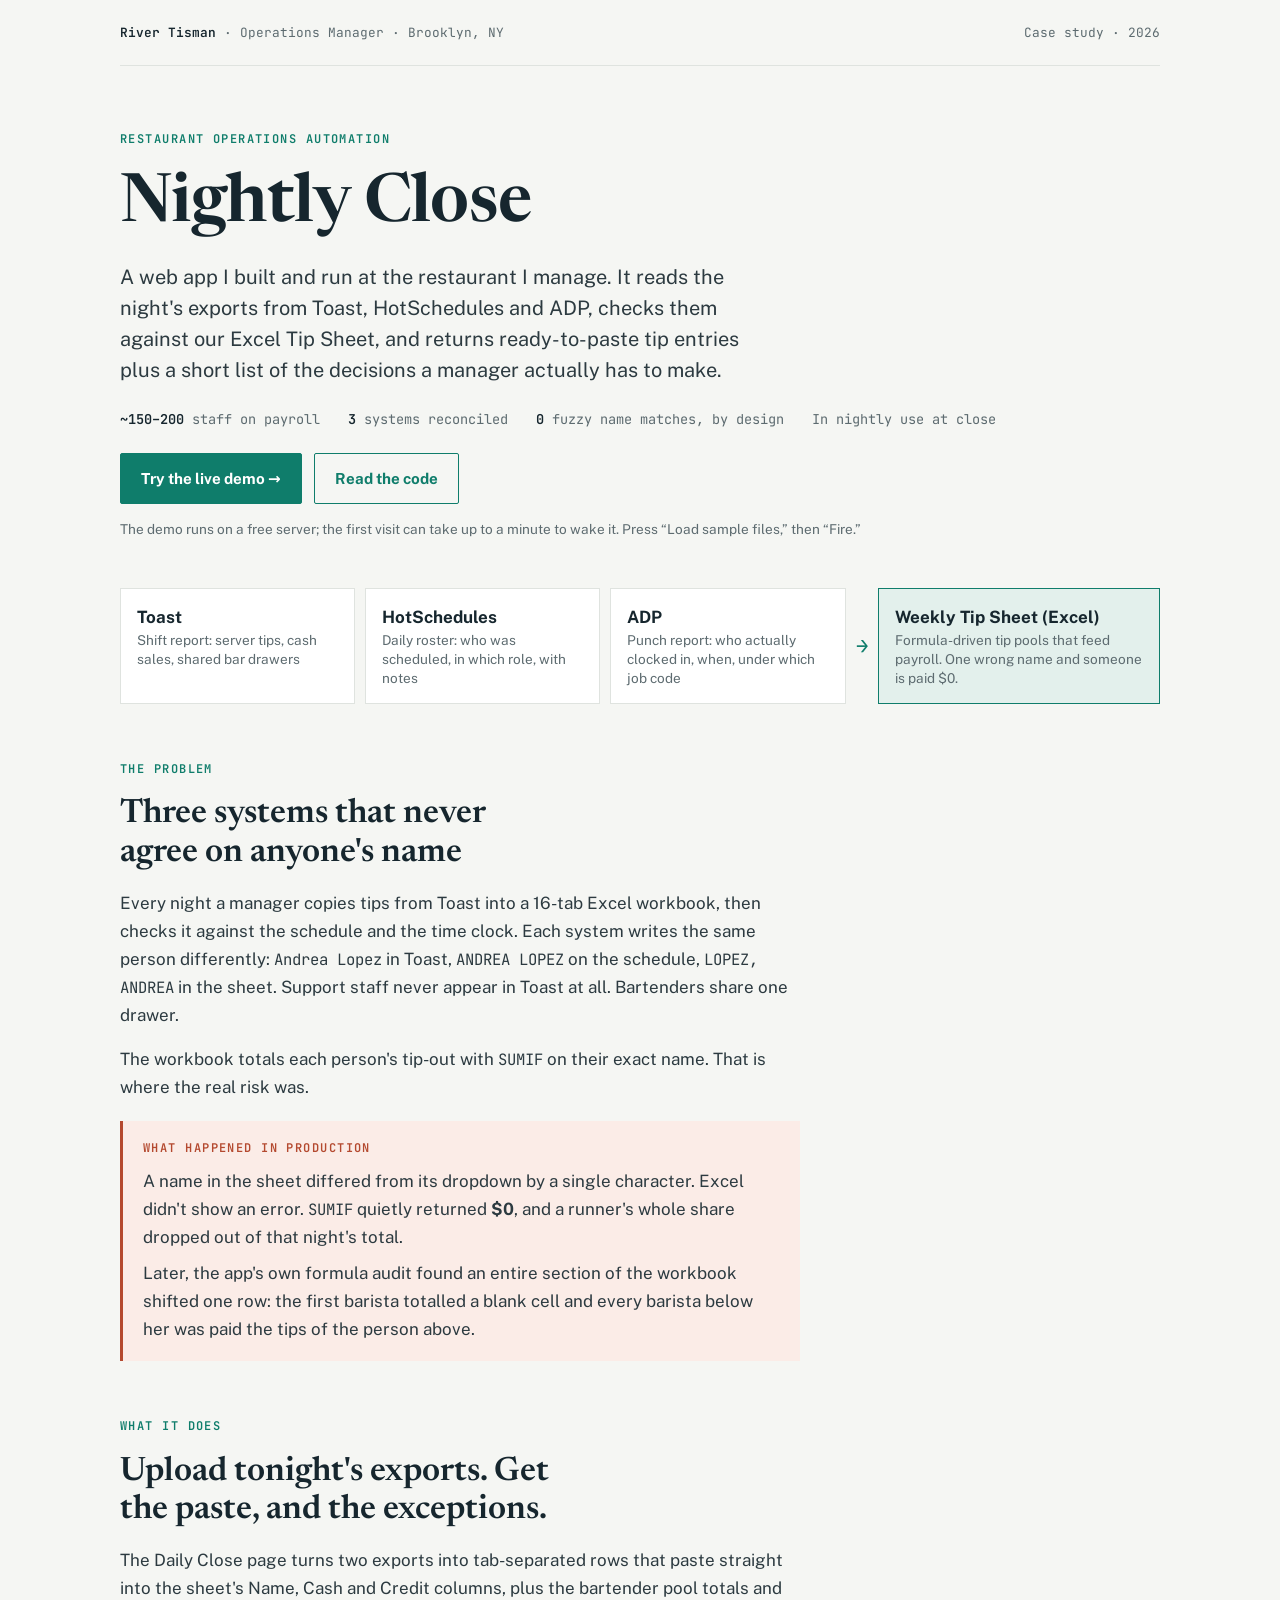
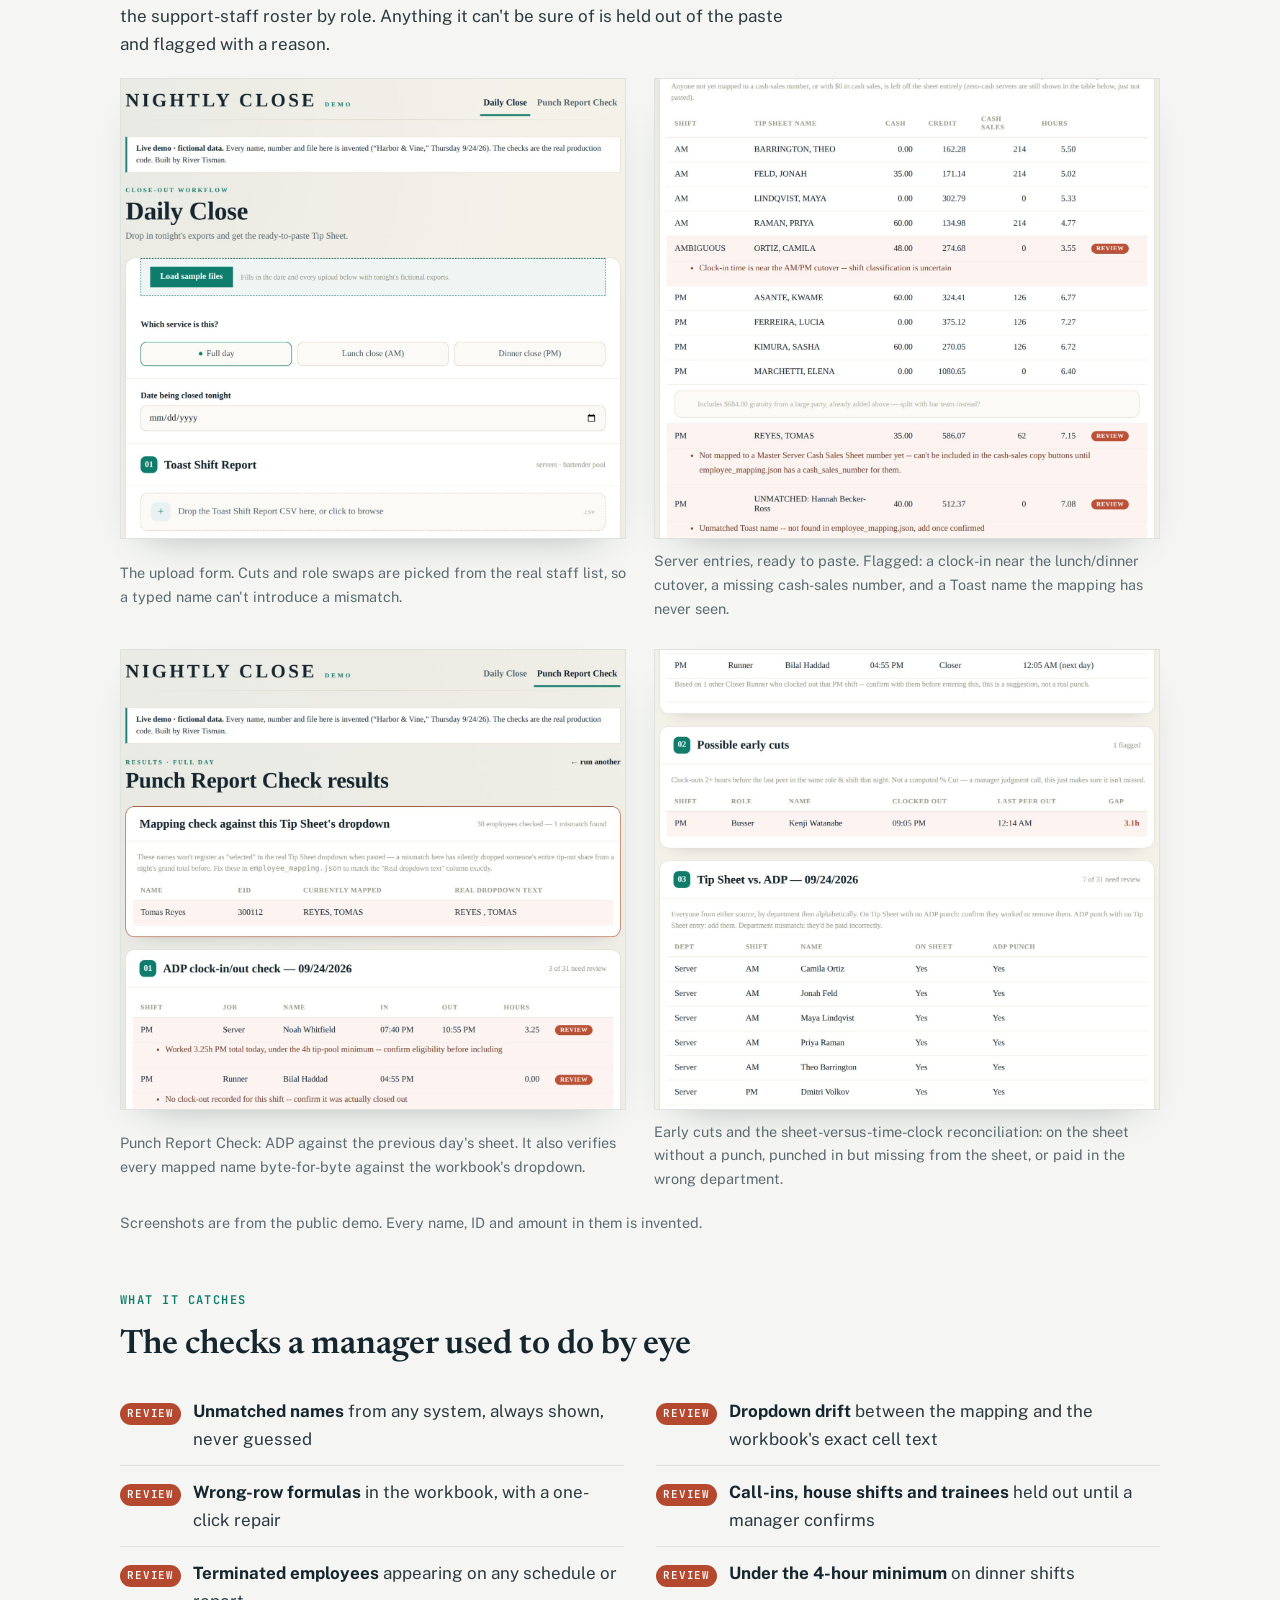
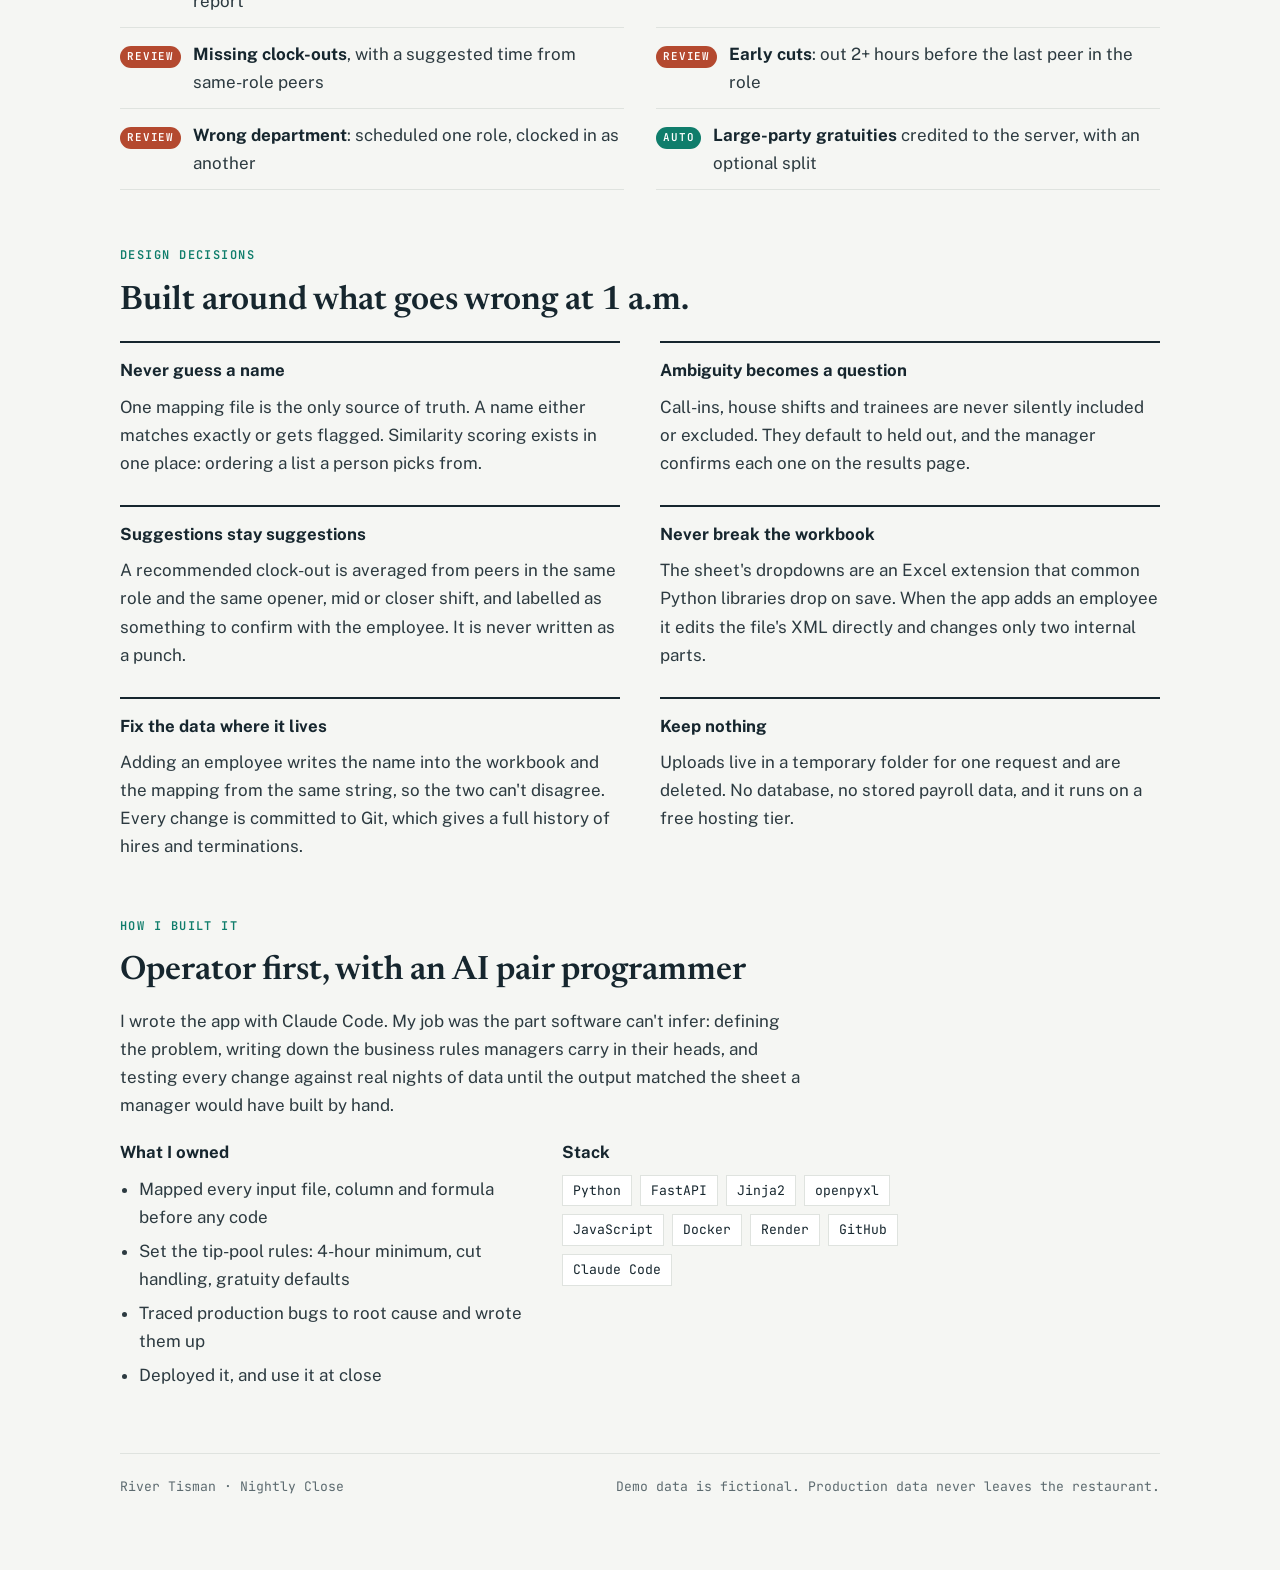
==== nightly-close/index.html @ f4ee2cba "Add Nightly Close case study page Co-Authored-By: Claude Opus 5.5 <noreply@anthropic.com> Claude-Ses" ====
<!doctype html>
<html lang="en">
<head>
<meta charset="utf-8">
<meta name="viewport" content="width=device-width, initial-scale=1, viewport-fit=cover">
<title>Nightly Close · River Tisman</title>
<meta name="description" content="Case study: a web app River Tisman built to reconcile Toast, HotSchedules and ADP against a restaurant's Excel tip sheet. Live demo and code.">
<meta name="author" content="River Tisman">
<meta property="og:title" content="Nightly Close · River Tisman">
<meta property="og:description" content="Restaurant close-out automation: Toast + HotSchedules + ADP reconciled against the Excel tip sheet. Live demo and code.">
<meta property="og:type" content="website">
<meta property="og:url" content="https://rivertisman.github.io/nightly-close/">
<meta property="og:image" content="https://rivertisman.github.io/nightly-close/img/og.jpg">
<meta name="twitter:card" content="summary_large_image">
<link rel="icon" href="data:image/svg+xml,%3Csvg xmlns='http://www.w3.org/2000/svg' viewBox='0 0 32 32'%3E%3Crect width='32' height='32' rx='6' fill='%230f7d6b'/%3E%3Ctext x='16' y='22' font-family='Georgia,serif' font-size='17' font-weight='700' text-anchor='middle' fill='white'%3ENC%3C/text%3E%3C/svg%3E">
<link rel="preconnect" href="https://fonts.googleapis.com">
<link rel="stylesheet" href="https://fonts.googleapis.com/css2?family=Newsreader:opsz,wght@6..72,500;6..72,600&family=Public+Sans:wght@400;500;600;700&family=JetBrains+Mono:wght@400;600&display=swap">
<style>
/* Layout: a single reading column like a close-out ticket, with screenshots allowed to run wider than the text. */
:root {
  --paper: #f5f6f3;
  --surface: #ffffff;
  --ink: #16262e;
  --body: #2c3a40;
  --muted: #5d6b70;
  --rule: #dfe3df;
  --accent: #0f7d6b;
  --accent-soft: #e3f0ec;
  --flag: #b4492f;
  --flag-soft: #fbece7;
  --font-display: "Newsreader", Georgia, "Times New Roman", serif;
  --font-body: "Public Sans", system-ui, -apple-system, "Segoe UI", sans-serif;
  --font-mono: "JetBrains Mono", ui-monospace, "SF Mono", Menlo, Consolas, monospace;
}
@media (prefers-color-scheme: dark) {
  :root:not([data-theme="light"]) {
    --paper: #10181b; --surface: #172227; --ink: #eef3f1; --body: #c9d4d2; --muted: #8fa09f;
    --rule: #263439; --accent: #4cc3a8; --accent-soft: #15332d; --flag: #ec8a6f; --flag-soft: #3a2119;
    color-scheme: dark;
  }
}
:root[data-theme="dark"] {
  --paper: #10181b; --surface: #172227; --ink: #eef3f1; --body: #c9d4d2; --muted: #8fa09f;
  --rule: #263439; --accent: #4cc3a8; --accent-soft: #15332d; --flag: #ec8a6f; --flag-soft: #3a2119;
  color-scheme: dark;
}

* { box-sizing: border-box; }
[hidden] { display: none !important; }
body {
  margin: 0;
  background: var(--paper);
  color: var(--body);
  font-family: var(--font-body);
  font-size: 1.0625rem;
  line-height: 1.65;
  padding-inline: 20px;
  padding-block: 0 72px;
}
.wrap { max-width: 1040px; margin: 0 auto; }
.col { max-width: 680px; }

h1, h2, h3 { color: var(--ink); text-wrap: balance; margin: 0; }
h1 { font-family: var(--font-display); font-weight: 600; font-size: clamp(2.6rem, 6vw, 4.2rem); line-height: 1.02; letter-spacing: -0.01em; }
h2 { font-family: var(--font-display); font-weight: 600; font-size: clamp(1.6rem, 3vw, 2.1rem); line-height: 1.15; }
h3 { font-size: 1.05rem; font-weight: 700; }
p { margin: 0; }
a { color: var(--accent); }
a:focus-visible, button:focus-visible { outline: 2px solid var(--accent); outline-offset: 3px; }

.label {
  font-family: var(--font-mono);
  font-size: 0.75rem;
  letter-spacing: 0.12em;
  text-transform: uppercase;
  color: var(--accent);
  font-weight: 600;
}

/* Masthead */
.masthead {
  display: flex; justify-content: space-between; align-items: baseline; gap: 16px; flex-wrap: wrap;
  padding-block: 22px; border-bottom: 1px solid var(--rule);
  font-family: var(--font-mono); font-size: 0.8rem; color: var(--muted);
}
.masthead strong { color: var(--ink); font-weight: 600; }

.hero { display: grid; gap: 22px; padding-block: 64px 40px; }
.hero .lede { font-size: 1.25rem; line-height: 1.55; color: var(--body); max-width: 640px; }
.facts { display: flex; flex-wrap: wrap; gap: 10px 28px; font-family: var(--font-mono); font-size: 0.85rem; color: var(--muted); }
.facts span b { color: var(--ink); font-weight: 600; }
.actions { display: flex; flex-wrap: wrap; gap: 12px; }
.btn {
  display: inline-flex; align-items: center; gap: 8px;
  padding: 12px 20px; font-weight: 700; font-size: 0.95rem; text-decoration: none;
  border: 1.5px solid var(--accent); border-radius: 2px;
}
.btn.primary { background: var(--accent); color: var(--surface); }
.btn.secondary { color: var(--accent); }

/* Pipeline strip: the three exports into one sheet */
.pipeline {
  display: grid; grid-template-columns: repeat(3, minmax(0, 1fr)) auto minmax(0, 1.2fr);
  align-items: stretch; gap: 10px; margin-block: 8px 0;
}
.src, .dest {
  background: var(--surface); border: 1px solid var(--rule); padding: 14px 16px; min-width: 0;
}
.src .sys { font-weight: 700; color: var(--ink); }
.src .what, .dest .what { font-size: 0.85rem; color: var(--muted); line-height: 1.4; }
.dest { border-color: var(--accent); background: var(--accent-soft); }
.dest .sys { font-weight: 700; color: var(--ink); }
.arrow { display: grid; place-items: center; font-family: var(--font-mono); color: var(--accent); font-size: 1.3rem; }
@media (max-width: 760px) {
  .pipeline { grid-template-columns: 1fr; }
  .arrow { transform: rotate(90deg); padding-block: 2px; }
}

section { padding-block: 56px 0; display: grid; gap: 20px; }
section > .col { display: grid; gap: 16px; }

/* The incident callout */
.incident {
  background: var(--flag-soft); border-left: 3px solid var(--flag);
  padding: 18px 20px; display: grid; gap: 8px; max-width: 680px;
}
.incident .label { color: var(--flag); }
.mono { font-family: var(--font-mono); font-size: 0.92em; }
.cell { font-family: var(--font-mono); background: var(--surface); border: 1px solid var(--rule); padding: 1px 6px; white-space: pre; }

/* Screenshots */
figure { margin: 0; display: grid; gap: 10px; }
figure img {
  width: 100%; height: auto; display: block;
  border: 1px solid var(--rule); background: var(--surface);
  box-shadow: 0 18px 40px -28px rgba(22, 38, 46, 0.45);
}
figcaption { font-size: 0.9rem; color: var(--muted); max-width: 680px; }
.shots { display: grid; grid-template-columns: repeat(2, minmax(0, 1fr)); gap: 28px; }
@media (max-width: 760px) { .shots { grid-template-columns: 1fr; } }

/* Checks list, styled like flagged rows */
.checks { list-style: none; padding: 0; margin: 0; display: grid; grid-template-columns: repeat(2, minmax(0, 1fr)); gap: 0 32px; }
.checks li {
  display: grid; grid-template-columns: auto 1fr; gap: 12px; align-items: baseline;
  padding-block: 12px; border-bottom: 1px solid var(--rule); min-width: 0;
}
.pill {
  font-family: var(--font-mono); font-size: 0.68rem; font-weight: 600; letter-spacing: 0.08em;
  padding: 2px 7px; border-radius: 999px; background: var(--flag); color: var(--surface); white-space: nowrap;
}
.pill.ok { background: var(--accent); }
.checks b { color: var(--ink); }
@media (max-width: 760px) { .checks { grid-template-columns: 1fr; } }

/* Decisions */
.decisions { display: grid; grid-template-columns: repeat(2, minmax(0, 1fr)); gap: 28px 40px; }
.decision { display: grid; gap: 8px; align-content: start; border-top: 2px solid var(--ink); padding-top: 14px; min-width: 0; }
@media (max-width: 760px) { .decisions { grid-template-columns: 1fr; } }

.stack { display: flex; flex-wrap: wrap; gap: 8px; }
.stack span { font-family: var(--font-mono); font-size: 0.82rem; padding: 4px 10px; border: 1px solid var(--rule); background: var(--surface); color: var(--ink); }

.role { display: grid; grid-template-columns: repeat(2, minmax(0, 1fr)); gap: 24px; max-width: 860px; }
.role > div { display: grid; gap: 8px; align-content: start; min-width: 0; }
.role ul { margin: 0; padding-left: 1.1em; display: grid; gap: 6px; }
@media (max-width: 760px) { .role { grid-template-columns: 1fr; } }

footer { margin-top: 64px; padding-top: 22px; border-top: 1px solid var(--rule); display: flex; flex-wrap: wrap; justify-content: space-between; gap: 12px; font-family: var(--font-mono); font-size: 0.82rem; color: var(--muted); }
</style>
</head>
<body>
<div class="wrap">
  <div class="masthead">
    <span><strong>River Tisman</strong> · Operations Manager · Brooklyn, NY</span>
    <span>Case study · 2026</span>
  </div>

  <header class="hero">
    <span class="label">Restaurant operations automation</span>
    <h1>Nightly Close</h1>
    <p class="lede">A web app I built and run at the restaurant I manage. It reads the night's exports from Toast, HotSchedules and ADP, checks them against our Excel Tip Sheet, and returns ready-to-paste tip entries plus a short list of the decisions a manager actually has to make.</p>
    <div class="facts">
      <span><b>~150–200</b> staff on payroll</span>
      <span><b>3</b> systems reconciled</span>
      <span><b>0</b> fuzzy name matches, by design</span>
      <span>In nightly use at close</span>
    </div>
    <div class="actions" id="actions">
      <a class="btn primary" id="demo-link" href="https://nightly-close-demo.onrender.com" target="_blank" rel="noopener">Try the live demo →</a>
      <a class="btn secondary" id="code-link" href="https://github.com/RiverTisman/nightly-close-demo" target="_blank" rel="noopener">Read the code</a>
    </div>
    <p style="font-size:0.85rem;color:var(--muted);margin-top:-8px">The demo runs on a free server; the first visit can take up to a minute to wake it. Press “Load sample files,” then “Fire.”</p>
  </header>

  <div class="pipeline" aria-label="Data flow">
    <div class="src"><div class="sys">Toast</div><div class="what">Shift report: server tips, cash sales, shared bar drawers</div></div>
    <div class="src"><div class="sys">HotSchedules</div><div class="what">Daily roster: who was scheduled, in which role, with notes</div></div>
    <div class="src"><div class="sys">ADP</div><div class="what">Punch report: who actually clocked in, when, under which job code</div></div>
    <div class="arrow" aria-hidden="true">→</div>
    <div class="dest"><div class="sys">Weekly Tip Sheet (Excel)</div><div class="what">Formula-driven tip pools that feed payroll. One wrong name and someone is paid $0.</div></div>
  </div>

  <section>
    <div class="col">
      <span class="label">The problem</span>
      <h2>Three systems that never agree on anyone's name</h2>
      <p>Every night a manager copies tips from Toast into a 16-tab Excel workbook, then checks it against the schedule and the time clock. Each system writes the same person differently: <span class="mono">Andrea Lopez</span> in Toast, <span class="mono">ANDREA LOPEZ</span> on the schedule, <span class="mono">LOPEZ, ANDREA</span> in the sheet. Support staff never appear in Toast at all. Bartenders share one drawer.</p>
      <p>The workbook totals each person's tip-out with <span class="mono">SUMIF</span> on their exact name. That is where the real risk was.</p>
    </div>
    <div class="incident">
      <span class="label">What happened in production</span>
      <p>A name in the sheet differed from its dropdown by a single character. Excel didn't show an error. <span class="mono">SUMIF</span> quietly returned <b>$0</b>, and a runner's whole share dropped out of that night's total.</p>
      <p>Later, the app's own formula audit found an entire section of the workbook shifted one row: the first barista totalled a blank cell and every barista below her was paid the tips of the person above.</p>
    </div>
  </section>

  <section>
    <div class="col">
      <span class="label">What it does</span>
      <h2>Upload tonight's exports. Get the paste, and the exceptions.</h2>
      <p>The Daily Close page turns two exports into tab-separated rows that paste straight into the sheet's Name, Cash and Credit columns, plus the bartender pool totals and the support-staff roster by role. Anything it can't be sure of is held out of the paste and flagged with a reason.</p>
    </div>
    <div class="shots">
      <figure>
        <img src="img/form.jpg" loading="lazy" width="1400" height="1275" alt="Daily Close upload form with Toast and HotSchedules files loaded, a shift selector, date, and pickers for cut employees and role swaps.">
        <figcaption>The upload form. Cuts and role swaps are picked from the real staff list, so a typed name can't introduce a mismatch.</figcaption>
      </figure>
      <figure>
        <img src="img/servers.jpg" loading="lazy" width="1400" height="1275" alt="Server tip entries table with shift, tip sheet name, cash, credit, cash sales and hours, with review flags on four rows.">
        <figcaption>Server entries, ready to paste. Flagged: a clock-in near the lunch/dinner cutover, a missing cash-sales number, and a Toast name the mapping has never seen.</figcaption>
      </figure>
      <figure>
        <img src="img/punch.jpg" loading="lazy" width="1400" height="1275" alt="Punch Report Check results showing a dropdown mismatch and ADP clock-in issues.">
        <figcaption>Punch Report Check: ADP against the previous day's sheet. It also verifies every mapped name byte-for-byte against the workbook's dropdown.</figcaption>
      </figure>
      <figure>
        <img src="img/recon.jpg" loading="lazy" width="1400" height="1275" alt="Possible early cuts table and the Tip Sheet versus ADP reconciliation.">
        <figcaption>Early cuts and the sheet-versus-time-clock reconciliation: on the sheet without a punch, punched in but missing from the sheet, or paid in the wrong department.</figcaption>
      </figure>
    </div>
    <p class="col" style="font-size:0.9rem;color:var(--muted)">Screenshots are from the public demo. Every name, ID and amount in them is invented.</p>
  </section>

  <section>
    <div class="col">
      <span class="label">What it catches</span>
      <h2>The checks a manager used to do by eye</h2>
    </div>
    <ul class="checks">
      <li><span class="pill">REVIEW</span><span><b>Unmatched names</b> from any system, always shown, never guessed</span></li>
      <li><span class="pill">REVIEW</span><span><b>Dropdown drift</b> between the mapping and the workbook's exact cell text</span></li>
      <li><span class="pill">REVIEW</span><span><b>Wrong-row formulas</b> in the workbook, with a one-click repair</span></li>
      <li><span class="pill">REVIEW</span><span><b>Call-ins, house shifts and trainees</b> held out until a manager confirms</span></li>
      <li><span class="pill">REVIEW</span><span><b>Terminated employees</b> appearing on any schedule or report</span></li>
      <li><span class="pill">REVIEW</span><span><b>Under the 4-hour minimum</b> on dinner shifts</span></li>
      <li><span class="pill">REVIEW</span><span><b>Missing clock-outs</b>, with a suggested time from same-role peers</span></li>
      <li><span class="pill">REVIEW</span><span><b>Early cuts</b>: out 2+ hours before the last peer in the role</span></li>
      <li><span class="pill">REVIEW</span><span><b>Wrong department</b>: scheduled one role, clocked in as another</span></li>
      <li><span class="pill ok">AUTO</span><span><b>Large-party gratuities</b> credited to the server, with an optional split</span></li>
    </ul>
  </section>

  <section>
    <div class="col">
      <span class="label">Design decisions</span>
      <h2>Built around what goes wrong at 1 a.m.</h2>
    </div>
    <div class="decisions">
      <div class="decision">
        <h3>Never guess a name</h3>
        <p>One mapping file is the only source of truth. A name either matches exactly or gets flagged. Similarity scoring exists in one place: ordering a list a person picks from.</p>
      </div>
      <div class="decision">
        <h3>Ambiguity becomes a question</h3>
        <p>Call-ins, house shifts and trainees are never silently included or excluded. They default to held out, and the manager confirms each one on the results page.</p>
      </div>
      <div class="decision">
        <h3>Suggestions stay suggestions</h3>
        <p>A recommended clock-out is averaged from peers in the same role and the same opener, mid or closer shift, and labelled as something to confirm with the employee. It is never written as a punch.</p>
      </div>
      <div class="decision">
        <h3>Never break the workbook</h3>
        <p>The sheet's dropdowns are an Excel extension that common Python libraries drop on save. When the app adds an employee it edits the file's XML directly and changes only two internal parts.</p>
      </div>
      <div class="decision">
        <h3>Fix the data where it lives</h3>
        <p>Adding an employee writes the name into the workbook and the mapping from the same string, so the two can't disagree. Every change is committed to Git, which gives a full history of hires and terminations.</p>
      </div>
      <div class="decision">
        <h3>Keep nothing</h3>
        <p>Uploads live in a temporary folder for one request and are deleted. No database, no stored payroll data, and it runs on a free hosting tier.</p>
      </div>
    </div>
  </section>

  <section>
    <div class="col">
      <span class="label">How I built it</span>
      <h2>Operator first, with an AI pair programmer</h2>
      <p>I wrote the app with Claude Code. My job was the part software can't infer: defining the problem, writing down the business rules managers carry in their heads, and testing every change against real nights of data until the output matched the sheet a manager would have built by hand.</p>
    </div>
    <div class="role">
      <div>
        <h3>What I owned</h3>
        <ul>
          <li>Mapped every input file, column and formula before any code</li>
          <li>Set the tip-pool rules: 4-hour minimum, cut handling, gratuity defaults</li>
          <li>Traced production bugs to root cause and wrote them up</li>
          <li>Deployed it, and use it at close</li>
        </ul>
      </div>
      <div>
        <h3>Stack</h3>
        <div class="stack"><span>Python</span><span>FastAPI</span><span>Jinja2</span><span>openpyxl</span><span>JavaScript</span><span>Docker</span><span>Render</span><span>GitHub</span><span>Claude Code</span></div>
      </div>
    </div>
  </section>

  <footer>
    <span>River Tisman · Nightly Close</span>
    <span>Demo data is fictional. Production data never leaves the restaurant.</span>
  </footer>
</div>
</body>
</html>
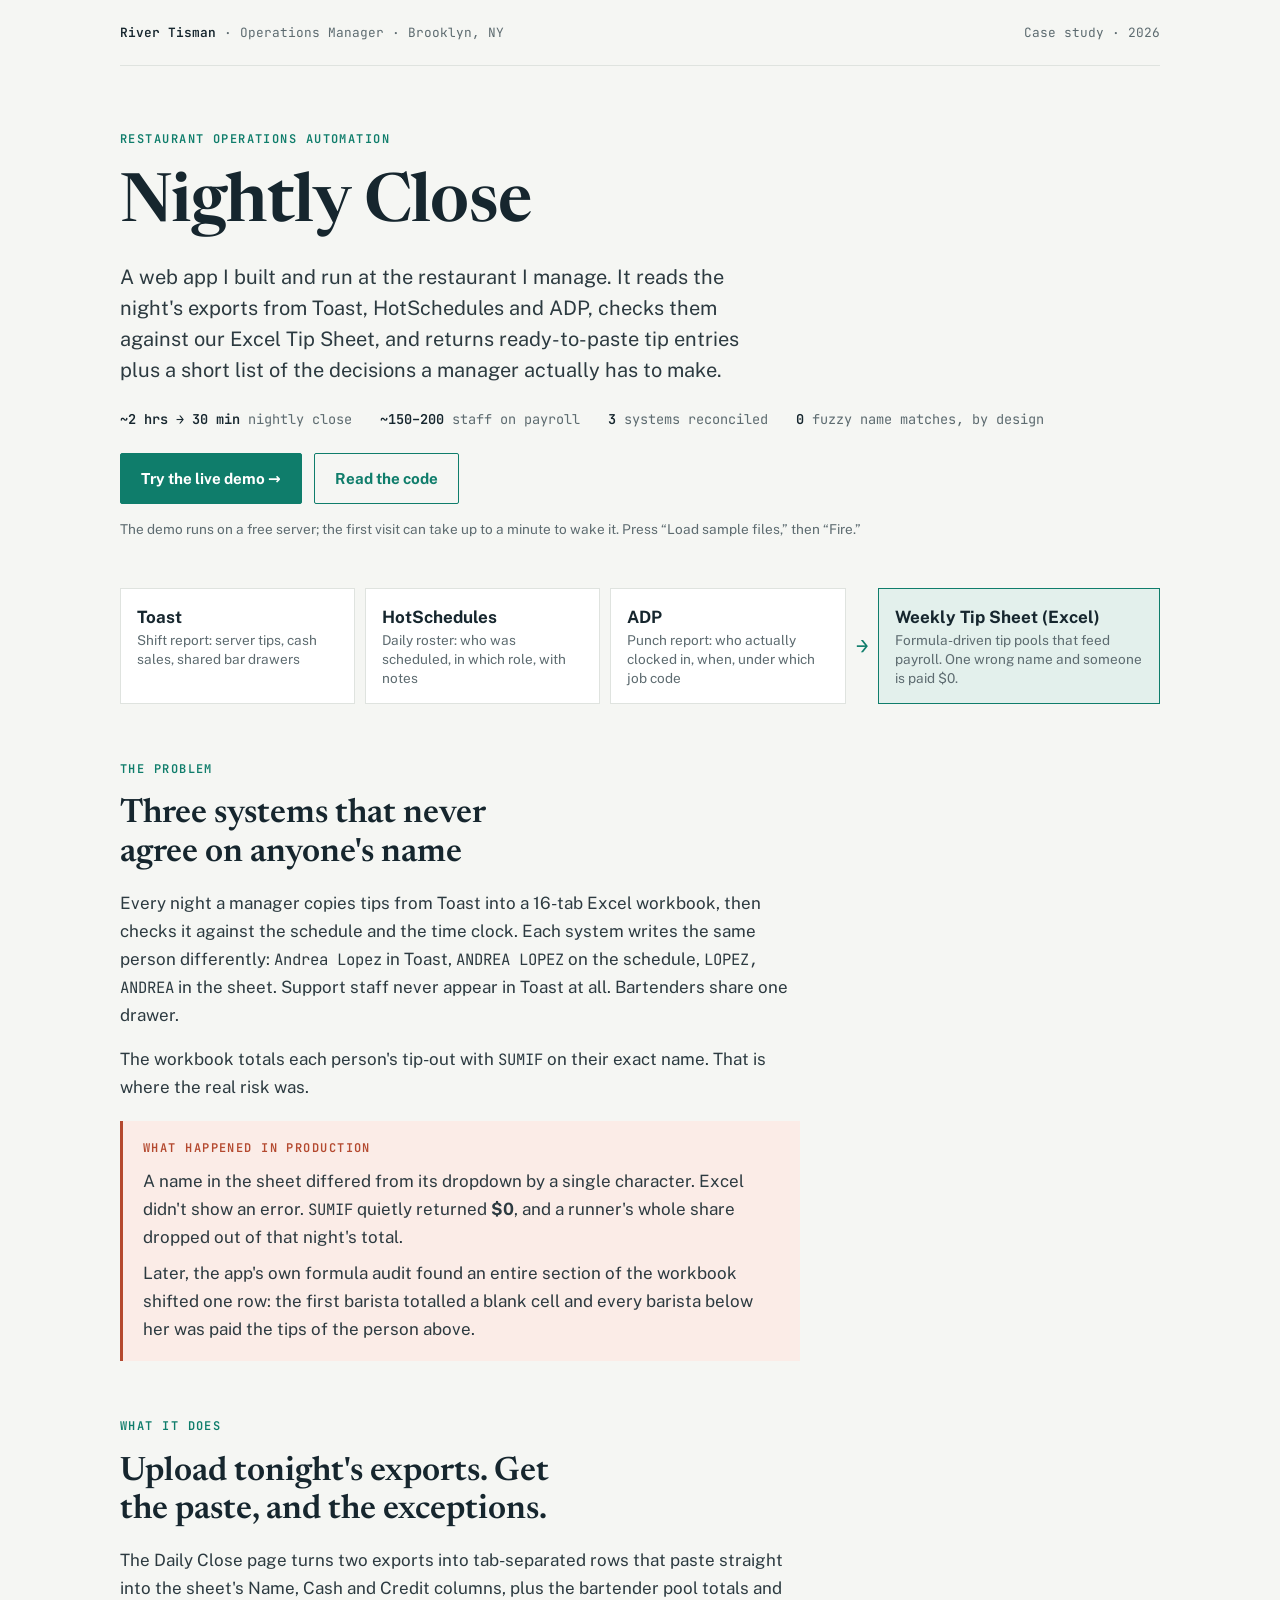
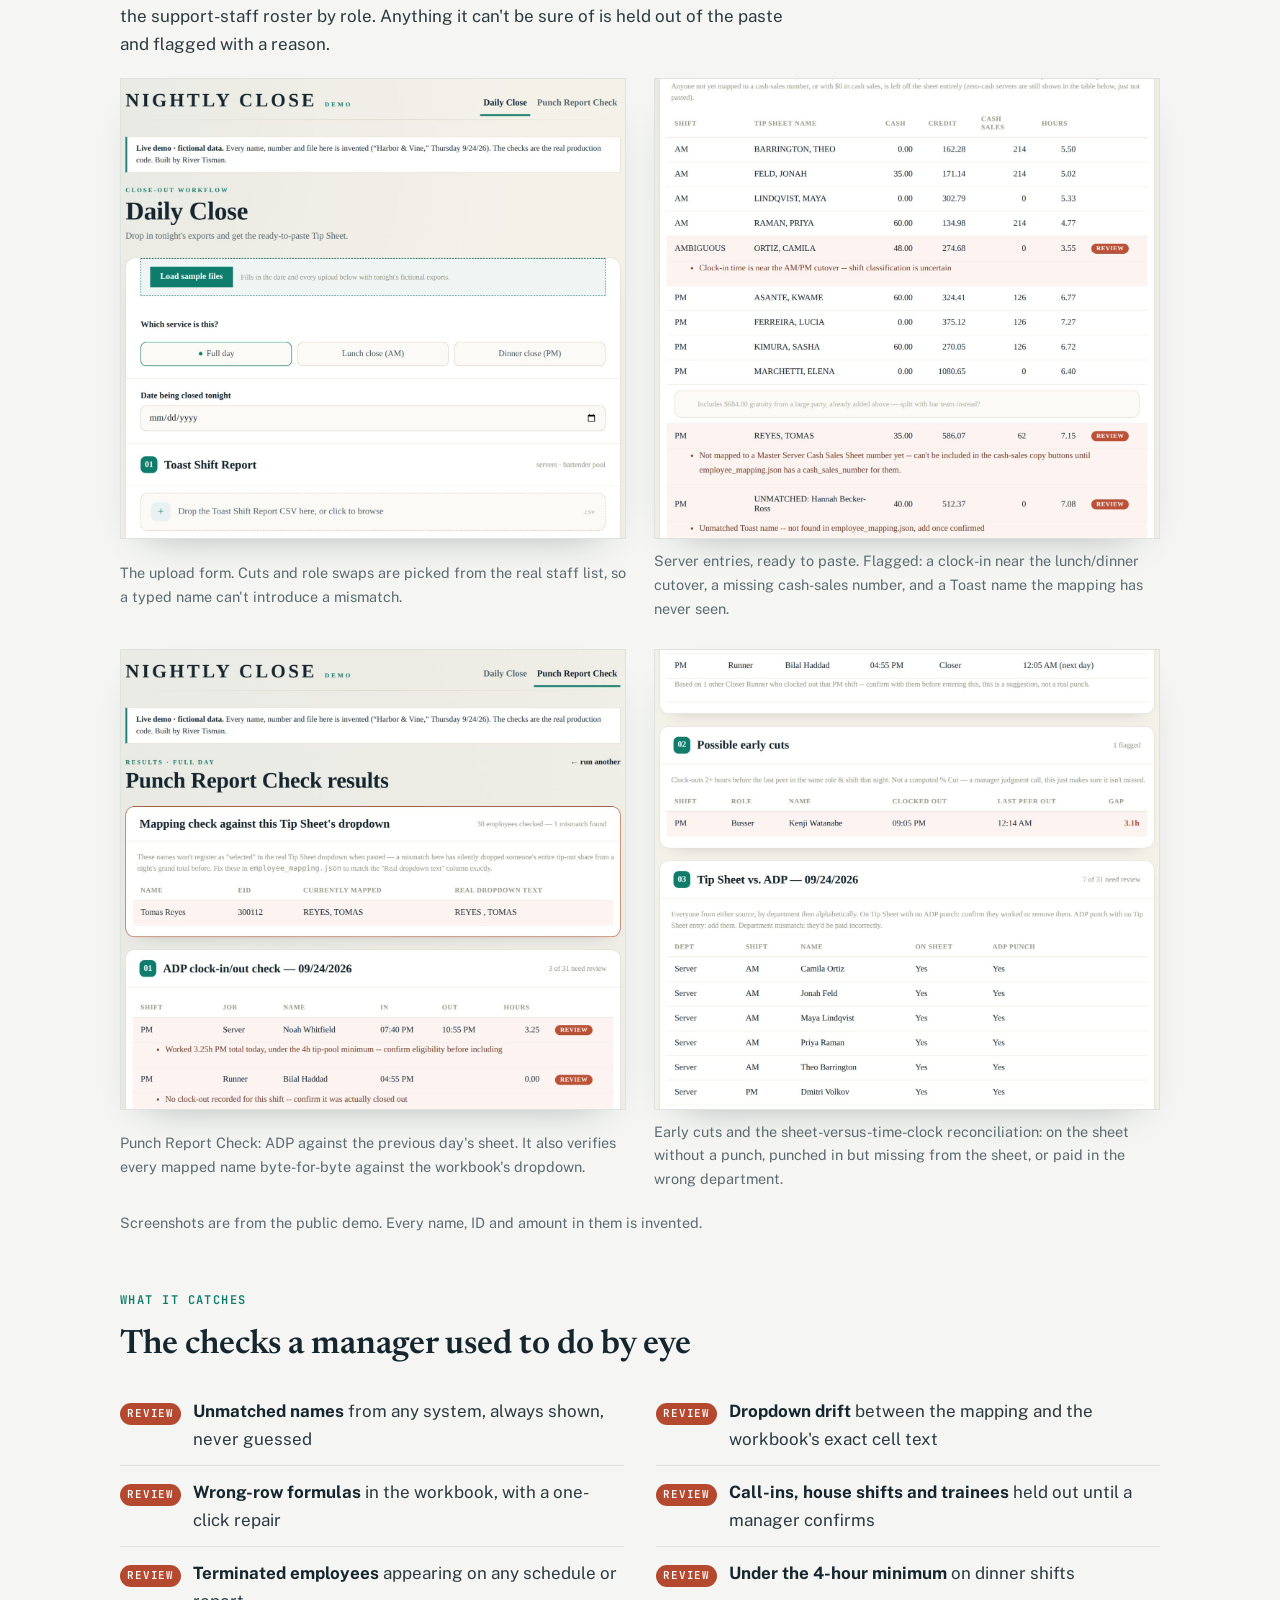
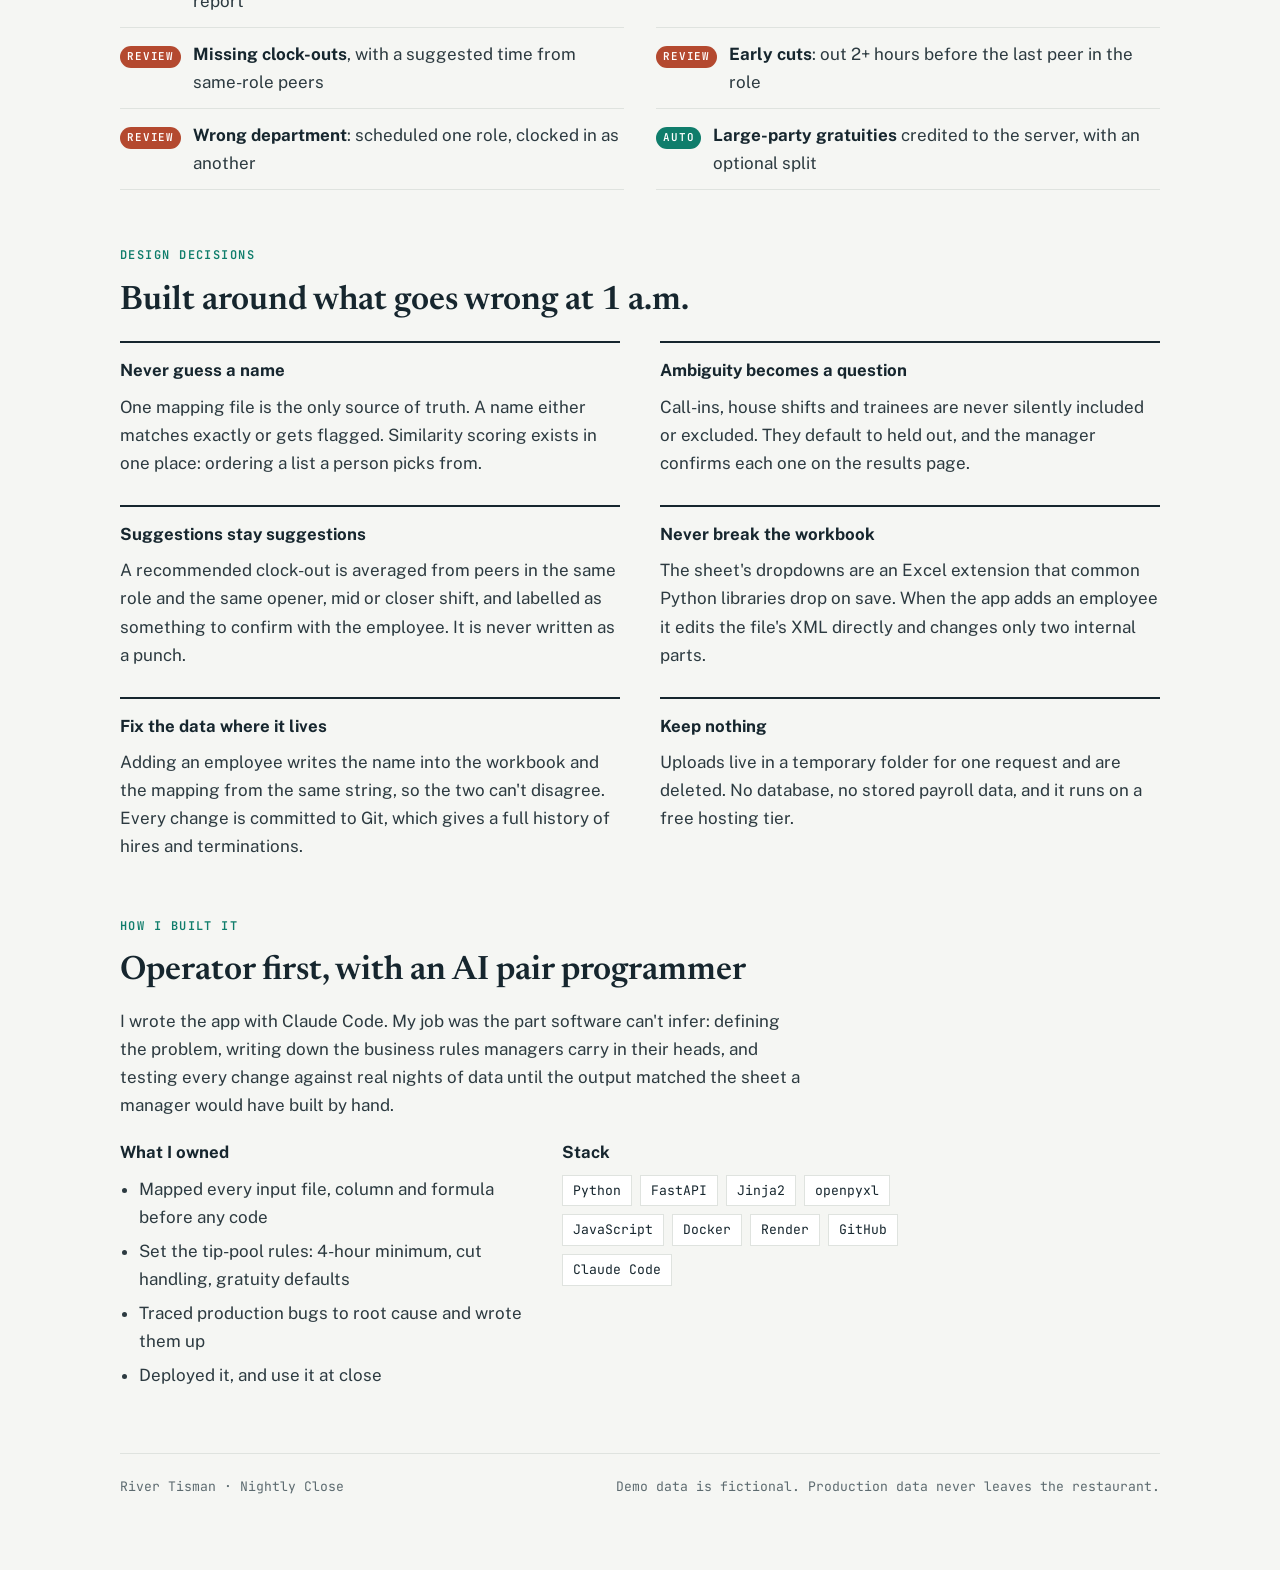
==== commit 95081ddb: "Case study: add time saved on the nightly close Co-Authored-By: Claude Opus 5.5 <noreply@anthropic.c" ====
--- a/nightly-close/index.html
+++ b/nightly-close/index.html
@@ -181,10 +181,10 @@
     <h1>Nightly Close</h1>
     <p class="lede">A web app I built and run at the restaurant I manage. It reads the night's exports from Toast, HotSchedules and ADP, checks them against our Excel Tip Sheet, and returns ready-to-paste tip entries plus a short list of the decisions a manager actually has to make.</p>
     <div class="facts">
+      <span><b>~2 hrs → 30 min</b> nightly close</span>
       <span><b>~150–200</b> staff on payroll</span>
       <span><b>3</b> systems reconciled</span>
       <span><b>0</b> fuzzy name matches, by design</span>
-      <span>In nightly use at close</span>
     </div>
     <div class="actions" id="actions">
       <a class="btn primary" id="demo-link" href="https://nightly-close-demo.onrender.com" target="_blank" rel="noopener">Try the live demo →</a>
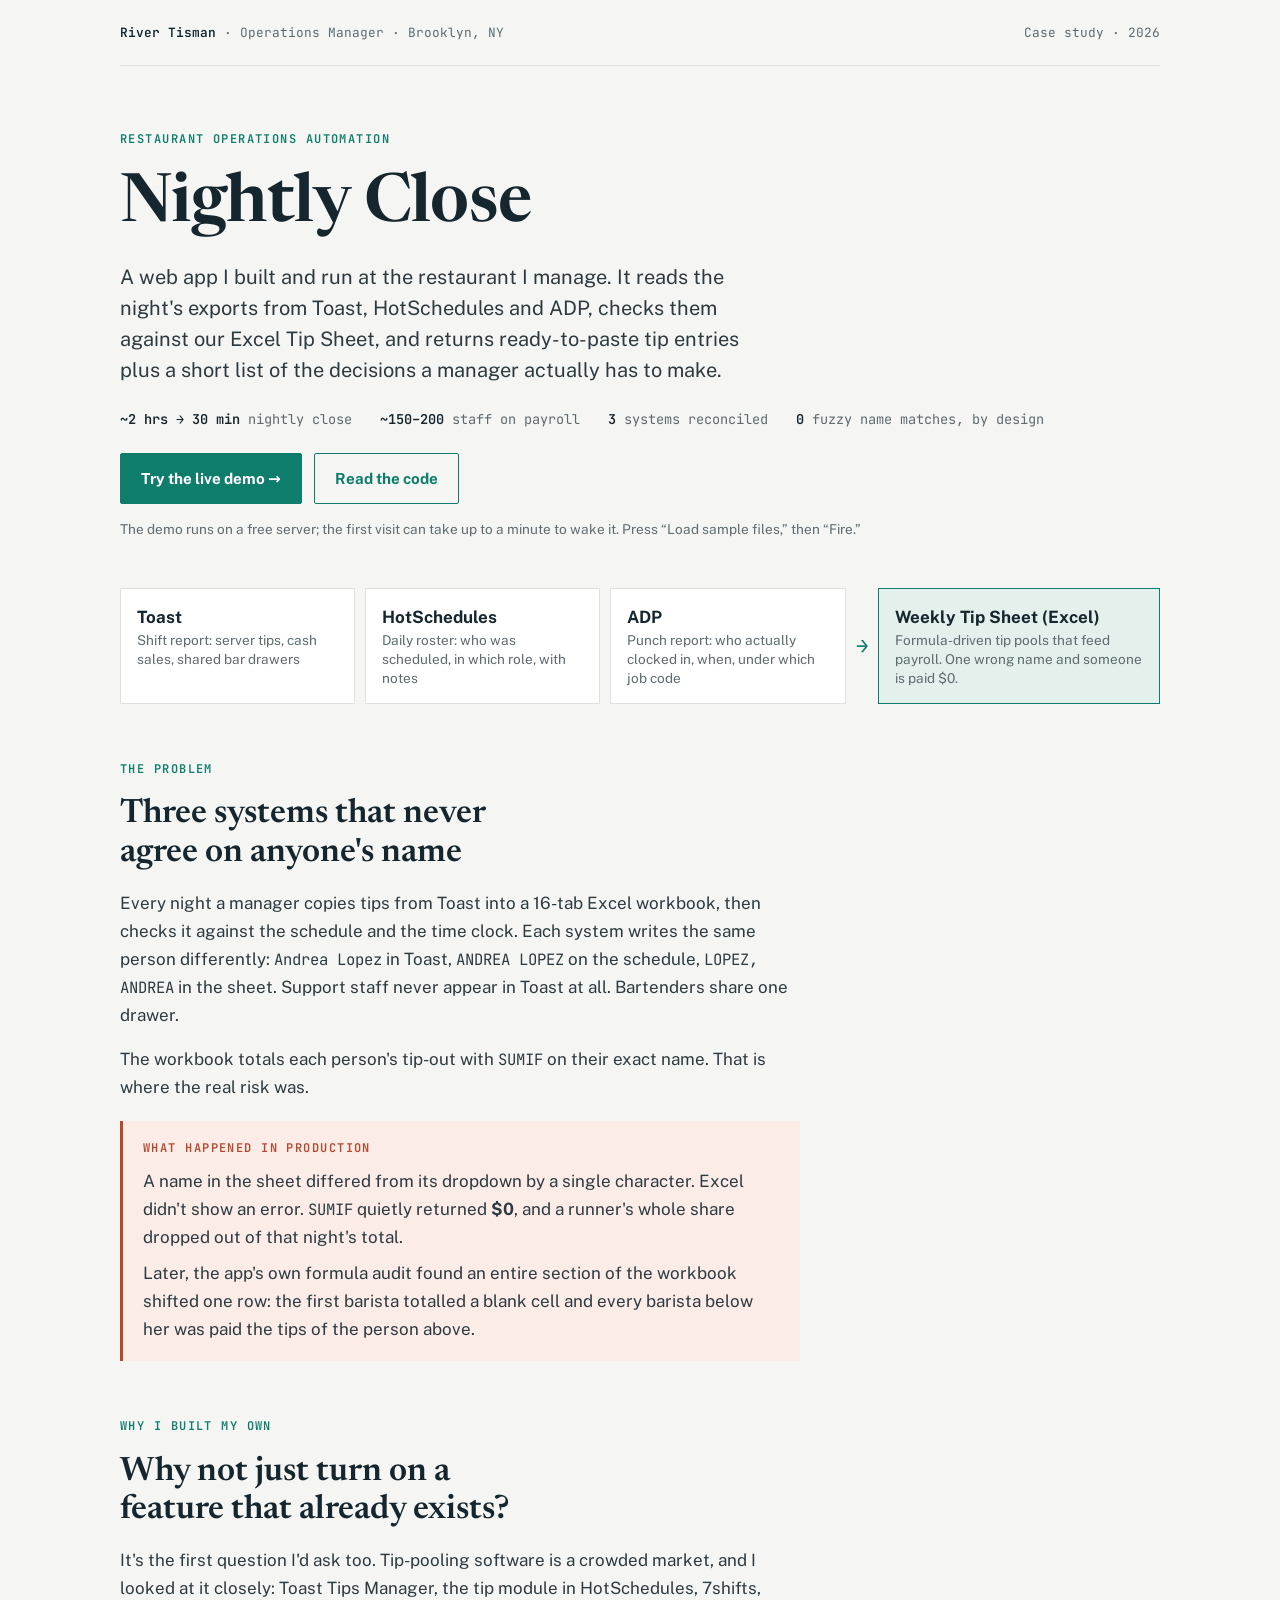
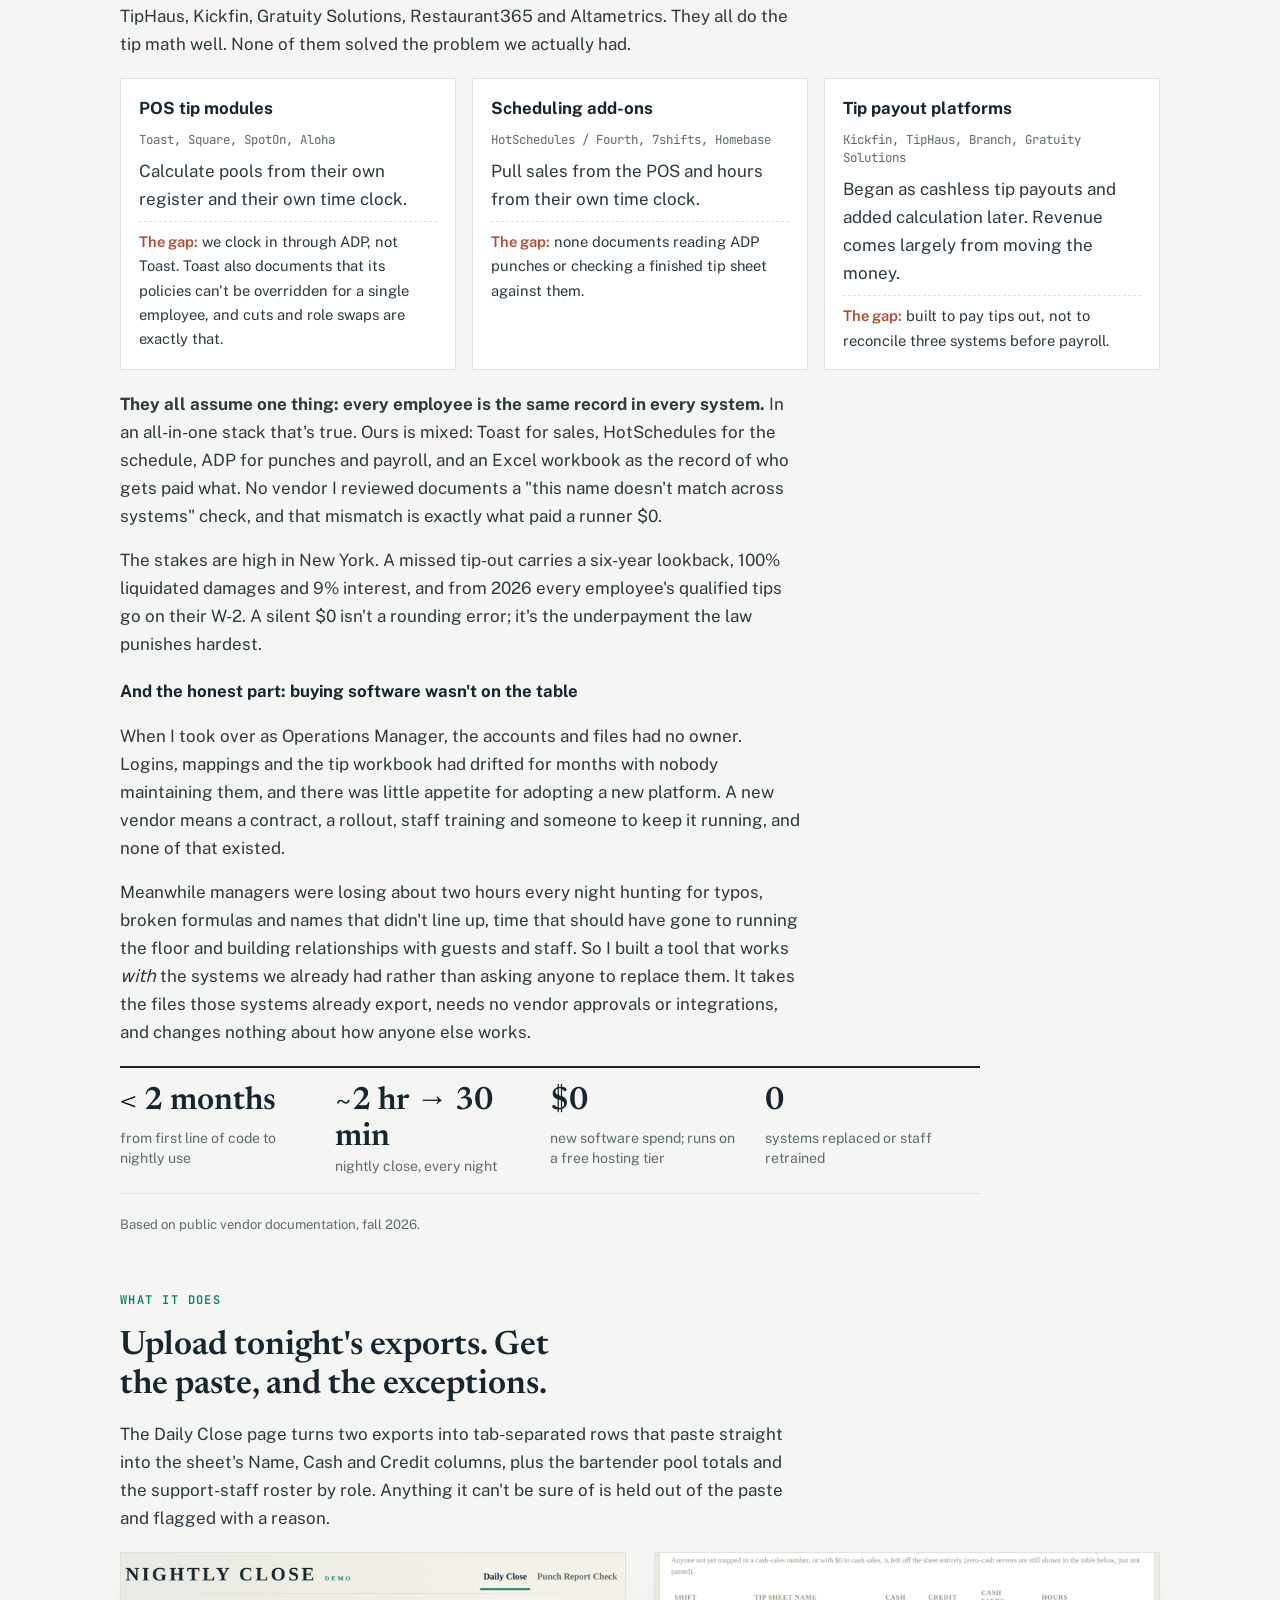
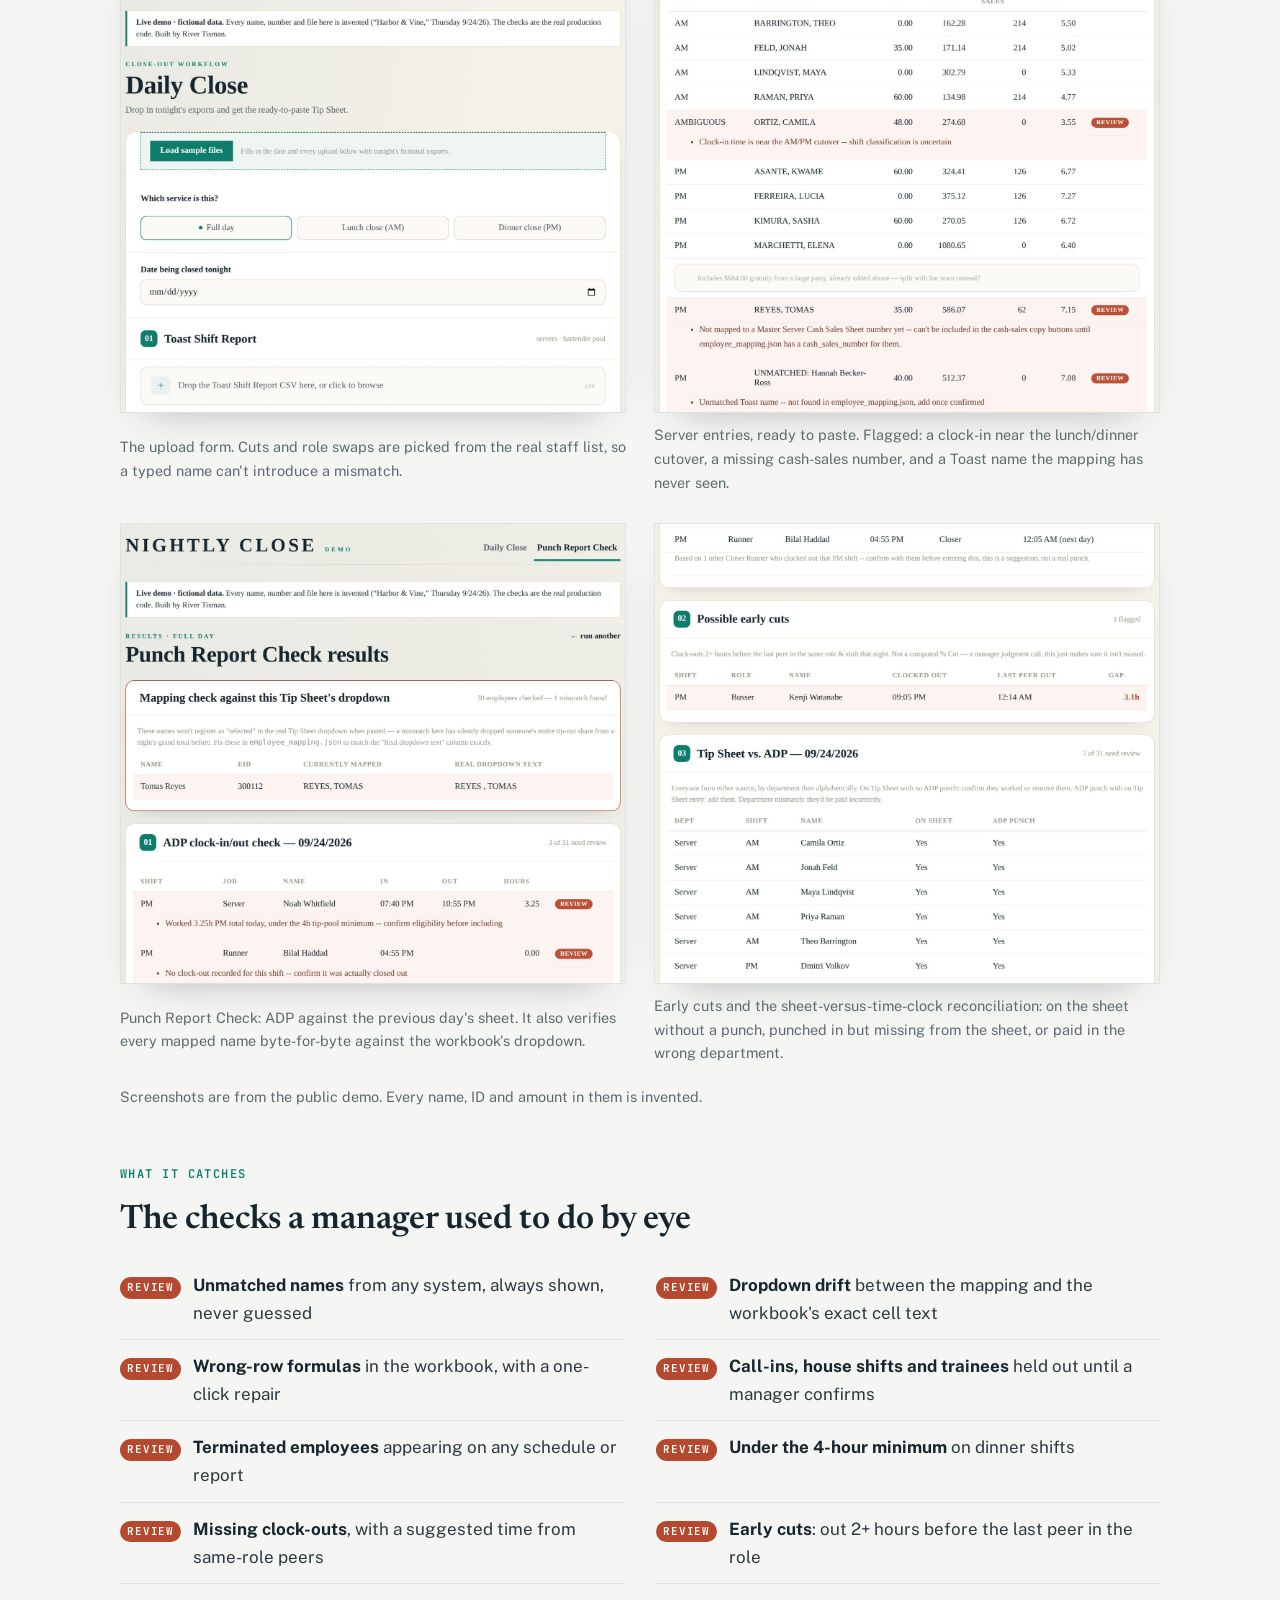
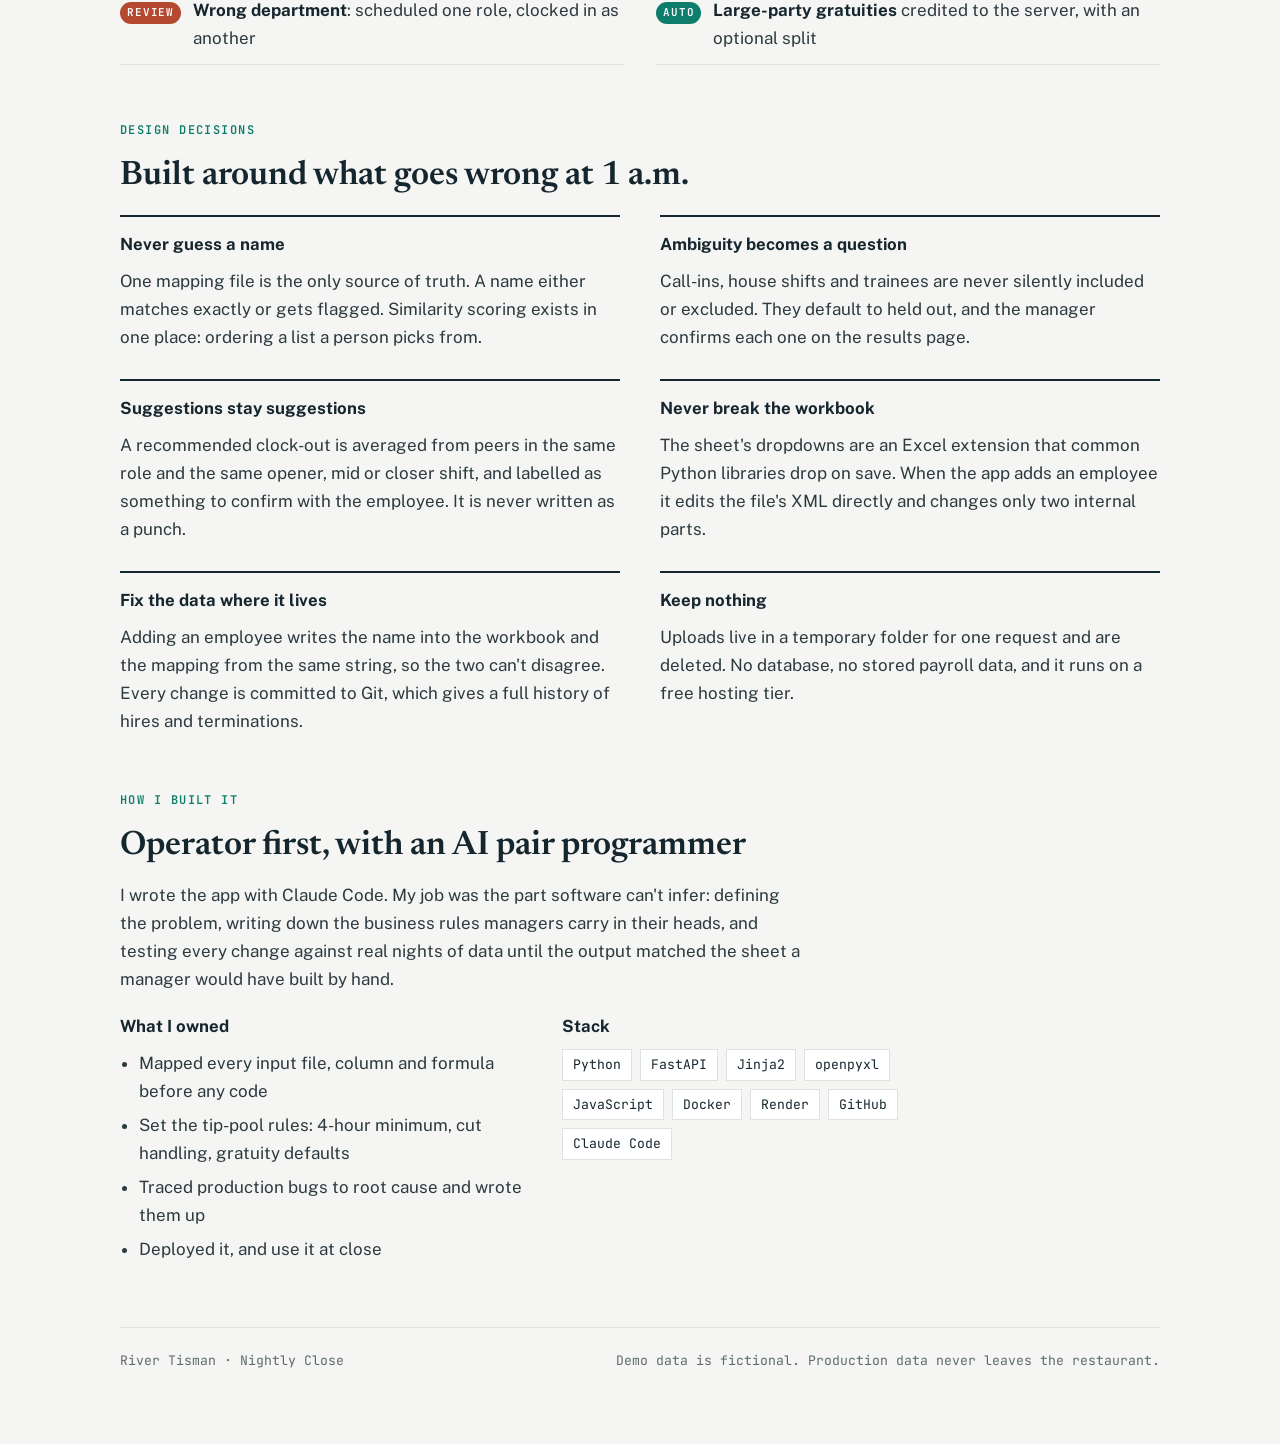
==== commit 9fca33cf: "Add 'Why I built my own' section to Nightly Close case study Co-Authored-By: Claude Opus 5.5 <norepl" ====
--- a/nightly-close/index.html
+++ b/nightly-close/index.html
@@ -166,6 +166,18 @@
 .role ul { margin: 0; padding-left: 1.1em; display: grid; gap: 6px; }
 @media (max-width: 760px) { .role { grid-template-columns: 1fr; } }
 
+/* Why section */
+.why-stats { display: flex; flex-wrap: wrap; gap: 0; border-top: 2px solid var(--ink); border-bottom: 1px solid var(--rule); max-width: 860px; }
+.why-stats > div { flex: 1 1 180px; padding: 16px 20px 16px 0; display: grid; gap: 2px; min-width: 0; }
+.why-stats b { font-family: var(--font-display); font-size: 2rem; line-height: 1.1; color: var(--ink); font-weight: 600; }
+.why-stats span { font-size: 0.88rem; color: var(--muted); line-height: 1.4; }
+.market { display: grid; grid-template-columns: repeat(3, minmax(0, 1fr)); gap: 16px; }
+.market > div { background: var(--surface); border: 1px solid var(--rule); padding: 16px 18px; display: grid; gap: 8px; align-content: start; min-width: 0; }
+.market .who { font-family: var(--font-mono); font-size: 0.78rem; color: var(--muted); line-height: 1.45; }
+.market .gap { font-size: 0.92rem; border-top: 1px dashed var(--rule); padding-top: 8px; }
+.market .gap b { color: var(--flag); font-weight: 600; }
+@media (max-width: 760px) { .market { grid-template-columns: 1fr; } }
+.sources { font-size: 0.82rem; color: var(--muted); max-width: 860px; }
 footer { margin-top: 64px; padding-top: 22px; border-top: 1px solid var(--rule); display: flex; flex-wrap: wrap; justify-content: space-between; gap: 12px; font-family: var(--font-mono); font-size: 0.82rem; color: var(--muted); }
 </style>
 </head>
@@ -213,6 +225,55 @@
       <p>A name in the sheet differed from its dropdown by a single character. Excel didn't show an error. <span class="mono">SUMIF</span> quietly returned <b>$0</b>, and a runner's whole share dropped out of that night's total.</p>
       <p>Later, the app's own formula audit found an entire section of the workbook shifted one row: the first barista totalled a blank cell and every barista below her was paid the tips of the person above.</p>
     </div>
+  </section>
+
+  <section id="why">
+    <div class="col">
+      <span class="label">Why I built my own</span>
+      <h2>Why not just turn on a feature that already exists?</h2>
+      <p>It's the first question I'd ask too. Tip-pooling software is a crowded market, and I looked at it closely: Toast Tips Manager, the tip module in HotSchedules, 7shifts, TipHaus, Kickfin, Gratuity Solutions, Restaurant365 and Altametrics. They all do the tip math well. None of them solved the problem we actually had.</p>
+    </div>
+
+    <div class="market">
+      <div>
+        <h3>POS tip modules</h3>
+        <span class="who">Toast, Square, SpotOn, Aloha</span>
+        <p>Calculate pools from their own register and their own time clock.</p>
+        <p class="gap"><b>The gap:</b> we clock in through ADP, not Toast. Toast also documents that its policies can't be overridden for a single employee, and cuts and role swaps are exactly that.</p>
+      </div>
+      <div>
+        <h3>Scheduling add-ons</h3>
+        <span class="who">HotSchedules / Fourth, 7shifts, Homebase</span>
+        <p>Pull sales from the POS and hours from their own time clock.</p>
+        <p class="gap"><b>The gap:</b> none documents reading ADP punches or checking a finished tip sheet against them.</p>
+      </div>
+      <div>
+        <h3>Tip payout platforms</h3>
+        <span class="who">Kickfin, TipHaus, Branch, Gratuity Solutions</span>
+        <p>Began as cashless tip payouts and added calculation later. Revenue comes largely from moving the money.</p>
+        <p class="gap"><b>The gap:</b> built to pay tips out, not to reconcile three systems before payroll.</p>
+      </div>
+    </div>
+
+    <div class="col">
+      <p><b>They all assume one thing: every employee is the same record in every system.</b> In an all-in-one stack that's true. Ours is mixed: Toast for sales, HotSchedules for the schedule, ADP for punches and payroll, and an Excel workbook as the record of who gets paid what. No vendor I reviewed documents a "this name doesn't match across systems" check, and that mismatch is exactly what paid a runner $0.</p>
+      <p>The stakes are high in New York. A missed tip-out carries a six-year lookback, 100% liquidated damages and 9% interest, and from 2026 every employee's qualified tips go on their W-2. A silent $0 isn't a rounding error; it's the underpayment the law punishes hardest.</p>
+    </div>
+
+    <div class="col">
+      <h3>And the honest part: buying software wasn't on the table</h3>
+      <p>When I took over as Operations Manager, the accounts and files had no owner. Logins, mappings and the tip workbook had drifted for months with nobody maintaining them, and there was little appetite for adopting a new platform. A new vendor means a contract, a rollout, staff training and someone to keep it running, and none of that existed.</p>
+      <p>Meanwhile managers were losing about two hours every night hunting for typos, broken formulas and names that didn't line up, time that should have gone to running the floor and building relationships with guests and staff. So I built a tool that works <i>with</i> the systems we already had rather than asking anyone to replace them. It takes the files those systems already export, needs no vendor approvals or integrations, and changes nothing about how anyone else works.</p>
+    </div>
+
+    <div class="why-stats">
+      <div><b>&lt; 2 months</b><span>from first line of code to nightly use</span></div>
+      <div><b>~2 hr → 30 min</b><span>nightly close, every night</span></div>
+      <div><b>$0</b><span>new software spend; runs on a free hosting tier</span></div>
+      <div><b>0</b><span>systems replaced or staff retrained</span></div>
+    </div>
+
+    <p class="sources">Based on public vendor documentation, fall 2026.</p>
   </section>
 
   <section>
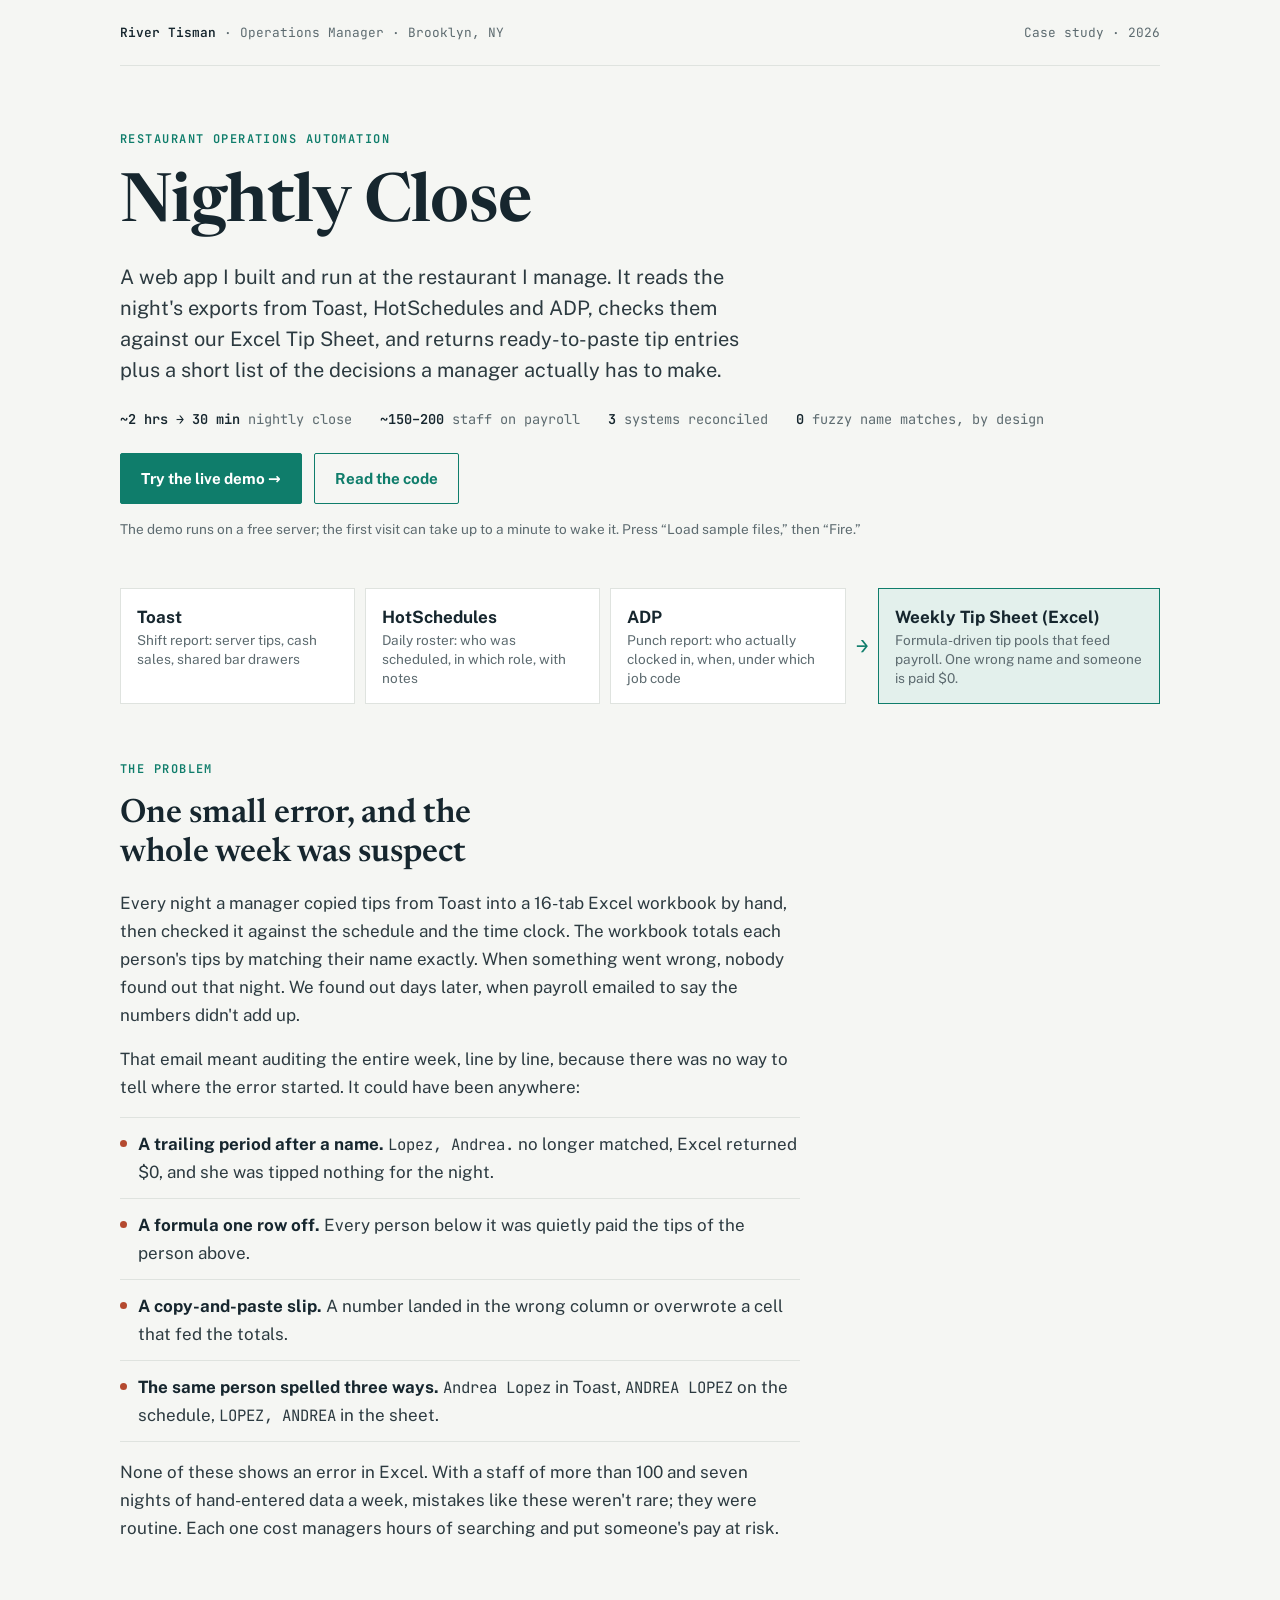
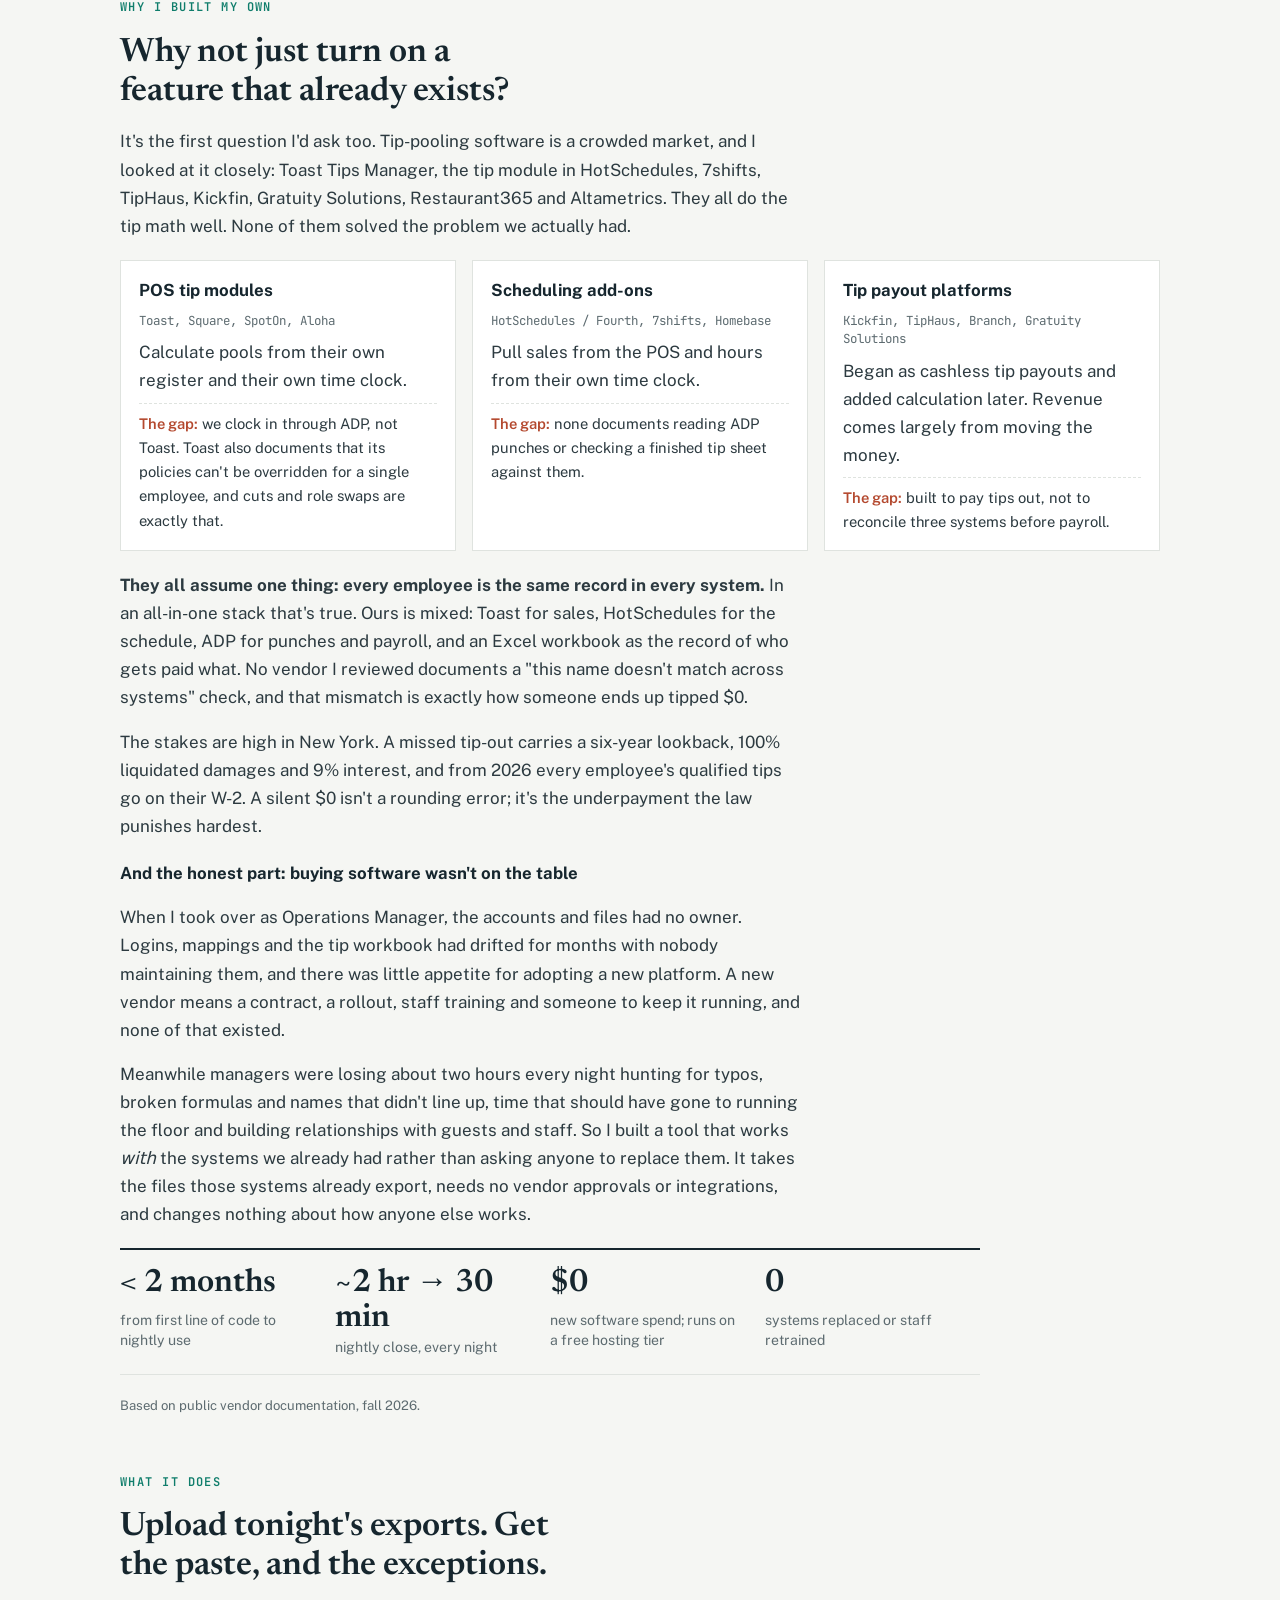
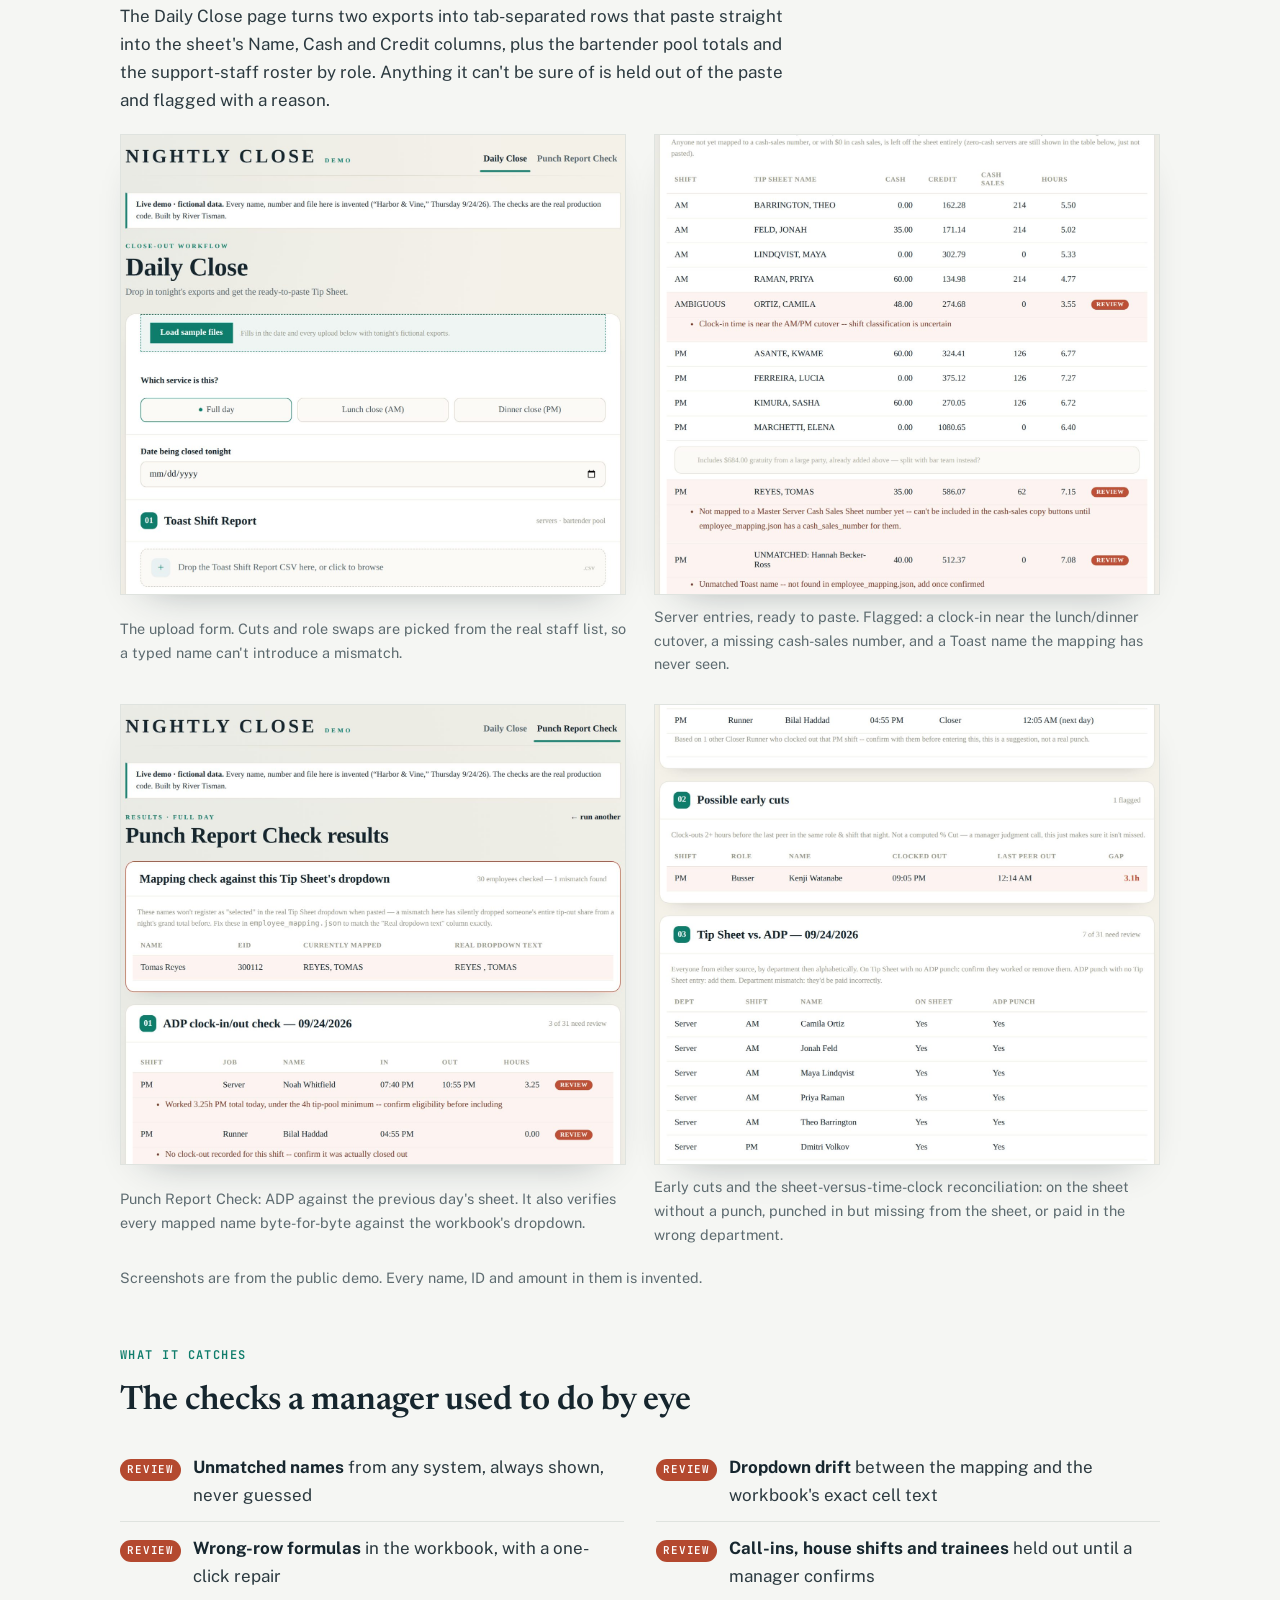
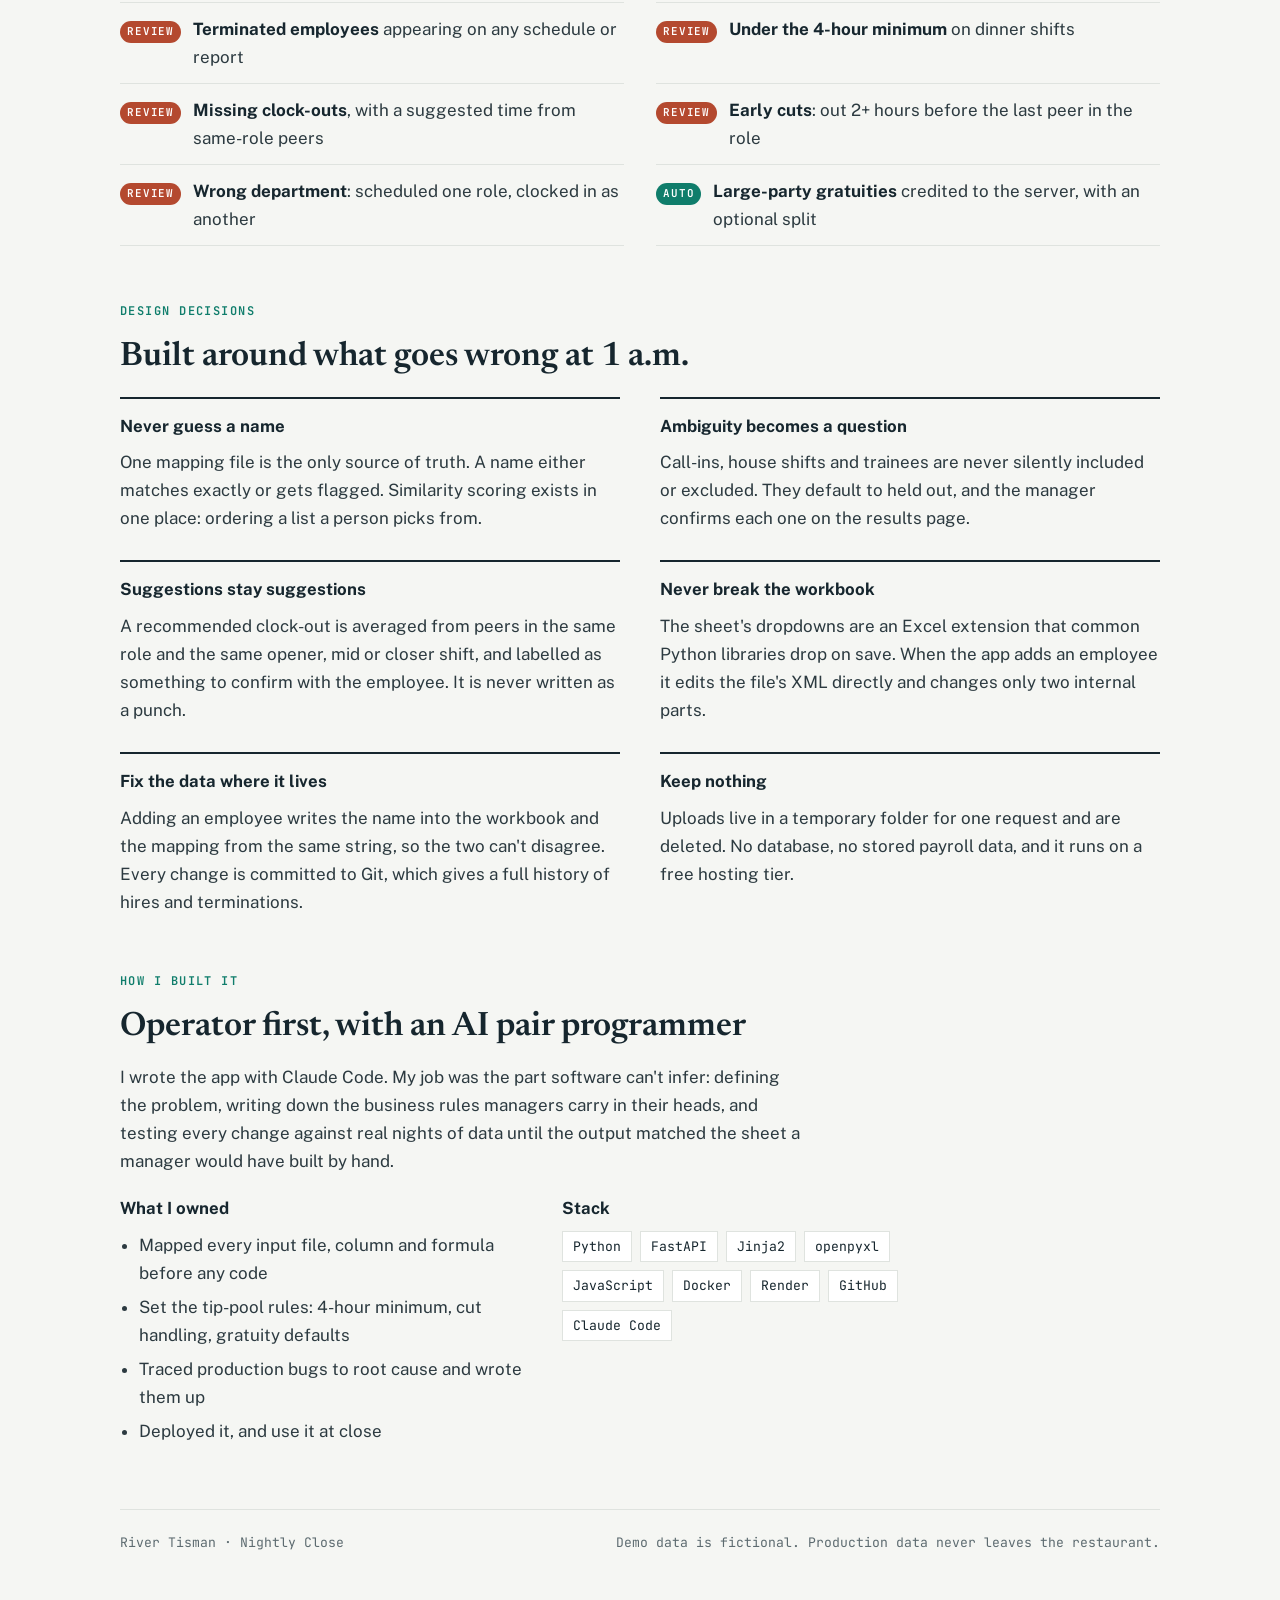
==== commit c1440243: "Rewrite The problem around payroll audits; remove incident box Co-Authored-By: Claude Opus 5.5 <nore" ====
--- a/nightly-close/index.html
+++ b/nightly-close/index.html
@@ -178,6 +178,12 @@
 .market .gap b { color: var(--flag); font-weight: 600; }
 @media (max-width: 760px) { .market { grid-template-columns: 1fr; } }
 .sources { font-size: 0.82rem; color: var(--muted); max-width: 860px; }
+
+/* Problem: where an error could hide */
+.hunt { margin: 0; padding: 0; list-style: none; display: grid; border-top: 1px solid var(--rule); }
+.hunt li { padding: 12px 0 12px 18px; border-bottom: 1px solid var(--rule); position: relative; }
+.hunt li::before { content: ""; position: absolute; left: 0; top: 22px; width: 7px; height: 7px; border-radius: 50%; background: var(--flag); }
+.hunt b { color: var(--ink); }
 footer { margin-top: 64px; padding-top: 22px; border-top: 1px solid var(--rule); display: flex; flex-wrap: wrap; justify-content: space-between; gap: 12px; font-family: var(--font-mono); font-size: 0.82rem; color: var(--muted); }
 </style>
 </head>
@@ -216,14 +222,16 @@
   <section>
     <div class="col">
       <span class="label">The problem</span>
-      <h2>Three systems that never agree on anyone's name</h2>
-      <p>Every night a manager copies tips from Toast into a 16-tab Excel workbook, then checks it against the schedule and the time clock. Each system writes the same person differently: <span class="mono">Andrea Lopez</span> in Toast, <span class="mono">ANDREA LOPEZ</span> on the schedule, <span class="mono">LOPEZ, ANDREA</span> in the sheet. Support staff never appear in Toast at all. Bartenders share one drawer.</p>
-      <p>The workbook totals each person's tip-out with <span class="mono">SUMIF</span> on their exact name. That is where the real risk was.</p>
-    </div>
-    <div class="incident">
-      <span class="label">What happened in production</span>
-      <p>A name in the sheet differed from its dropdown by a single character. Excel didn't show an error. <span class="mono">SUMIF</span> quietly returned <b>$0</b>, and a runner's whole share dropped out of that night's total.</p>
-      <p>Later, the app's own formula audit found an entire section of the workbook shifted one row: the first barista totalled a blank cell and every barista below her was paid the tips of the person above.</p>
+      <h2>One small error, and the whole week was suspect</h2>
+      <p>Every night a manager copied tips from Toast into a 16-tab Excel workbook by hand, then checked it against the schedule and the time clock. The workbook totals each person's tips by matching their name exactly. When something went wrong, nobody found out that night. We found out days later, when payroll emailed to say the numbers didn't add up.</p>
+      <p>That email meant auditing the entire week, line by line, because there was no way to tell where the error started. It could have been anywhere:</p>
+      <ul class="hunt">
+        <li><b>A trailing period after a name.</b> <span class="mono">Lopez, Andrea.</span> no longer matched, Excel returned $0, and she was tipped nothing for the night.</li>
+        <li><b>A formula one row off.</b> Every person below it was quietly paid the tips of the person above.</li>
+        <li><b>A copy-and-paste slip.</b> A number landed in the wrong column or overwrote a cell that fed the totals.</li>
+        <li><b>The same person spelled three ways.</b> <span class="mono">Andrea Lopez</span> in Toast, <span class="mono">ANDREA LOPEZ</span> on the schedule, <span class="mono">LOPEZ, ANDREA</span> in the sheet.</li>
+      </ul>
+      <p>None of these shows an error in Excel. With a staff of more than 100 and seven nights of hand-entered data a week, mistakes like these weren't rare; they were routine. Each one cost managers hours of searching and put someone's pay at risk.</p>
     </div>
   </section>
 
@@ -256,7 +264,7 @@
     </div>
 
     <div class="col">
-      <p><b>They all assume one thing: every employee is the same record in every system.</b> In an all-in-one stack that's true. Ours is mixed: Toast for sales, HotSchedules for the schedule, ADP for punches and payroll, and an Excel workbook as the record of who gets paid what. No vendor I reviewed documents a "this name doesn't match across systems" check, and that mismatch is exactly what paid a runner $0.</p>
+      <p><b>They all assume one thing: every employee is the same record in every system.</b> In an all-in-one stack that's true. Ours is mixed: Toast for sales, HotSchedules for the schedule, ADP for punches and payroll, and an Excel workbook as the record of who gets paid what. No vendor I reviewed documents a "this name doesn't match across systems" check, and that mismatch is exactly how someone ends up tipped $0.</p>
       <p>The stakes are high in New York. A missed tip-out carries a six-year lookback, 100% liquidated damages and 9% interest, and from 2026 every employee's qualified tips go on their W-2. A silent $0 isn't a rounding error; it's the underpayment the law punishes hardest.</p>
     </div>
 
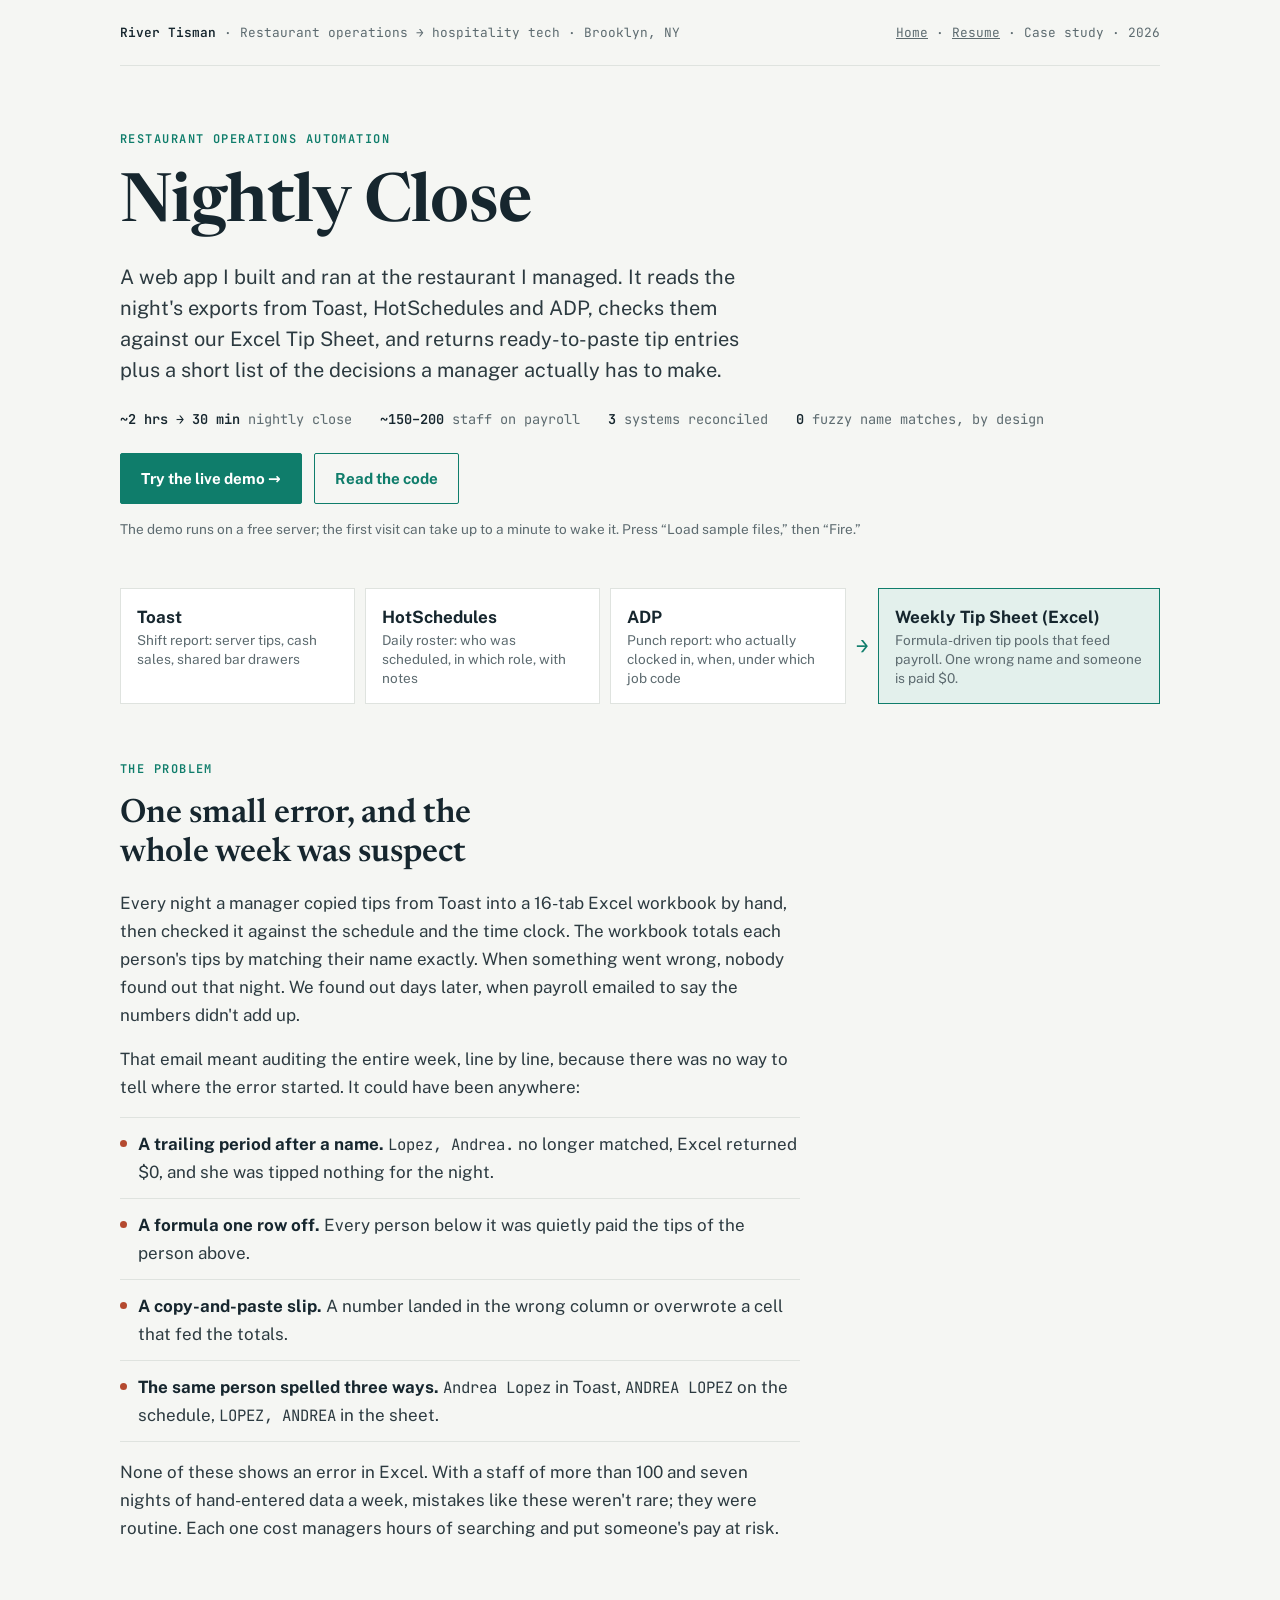
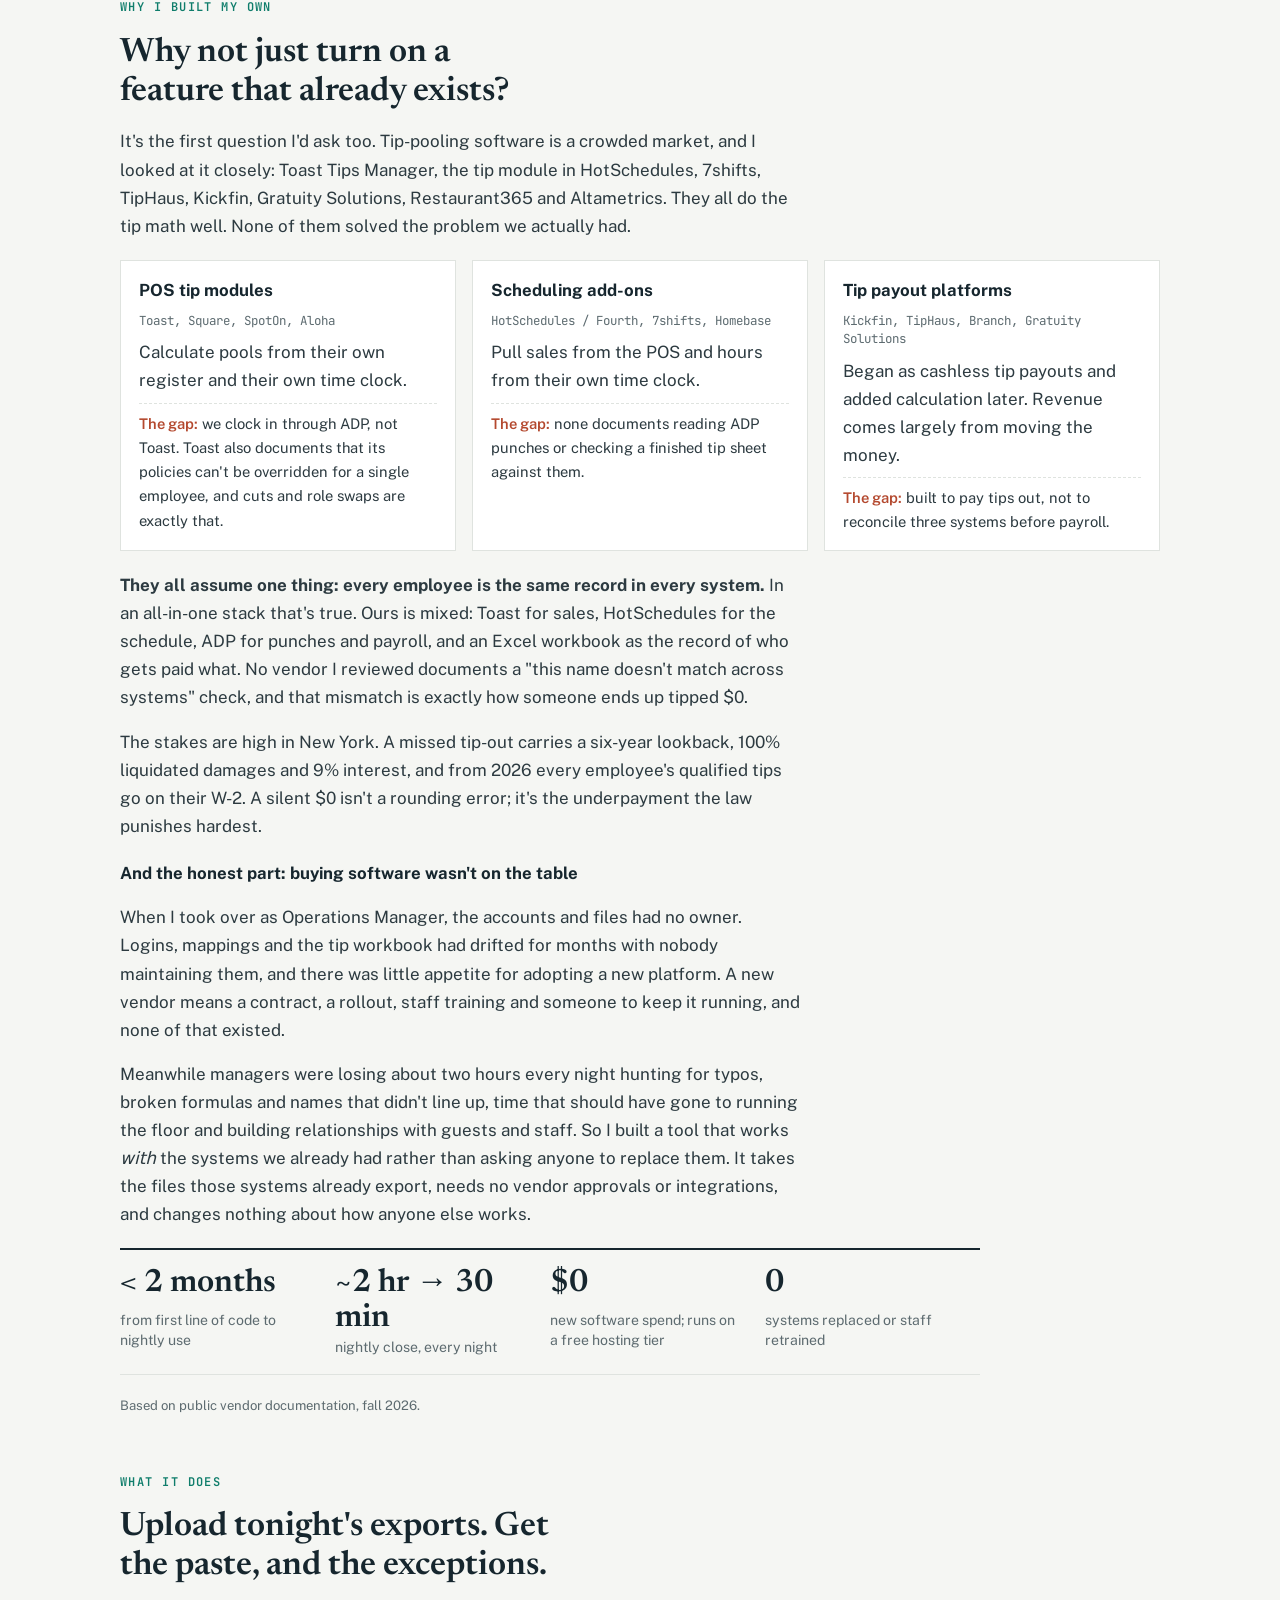
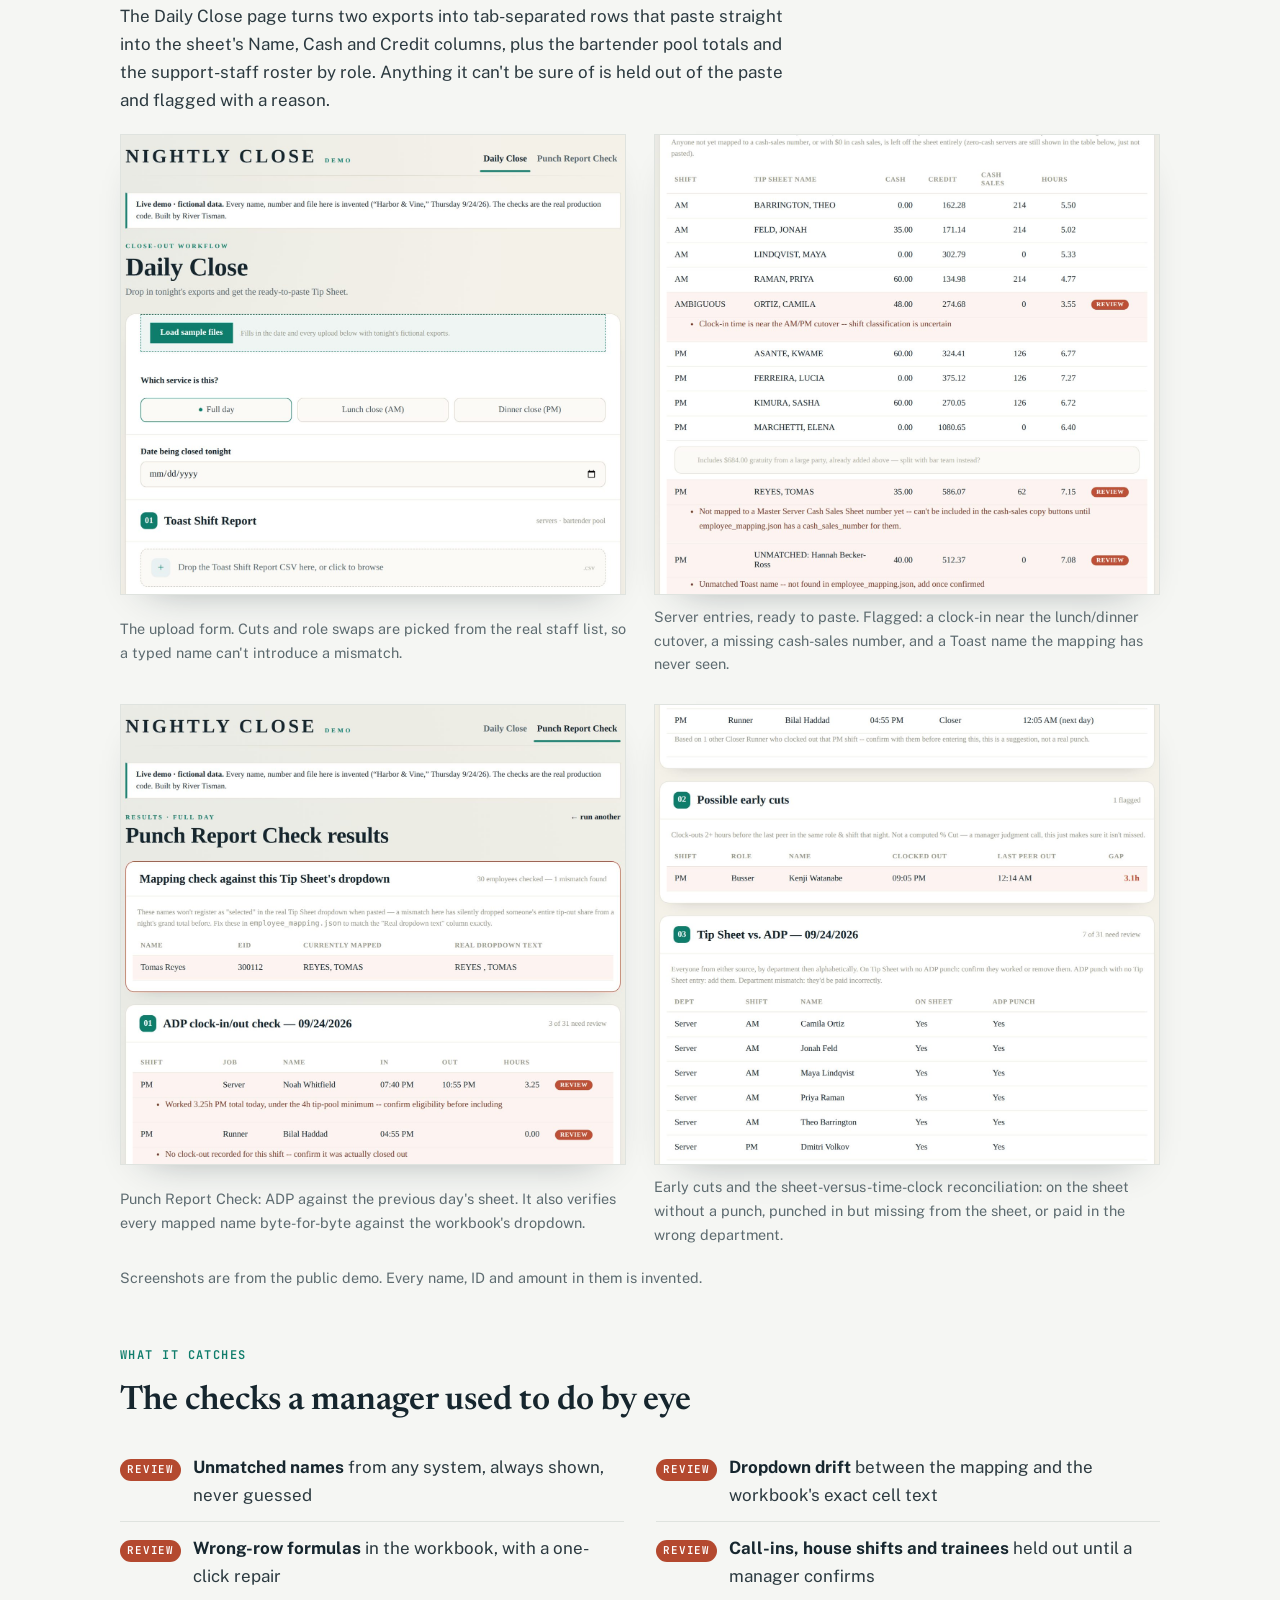
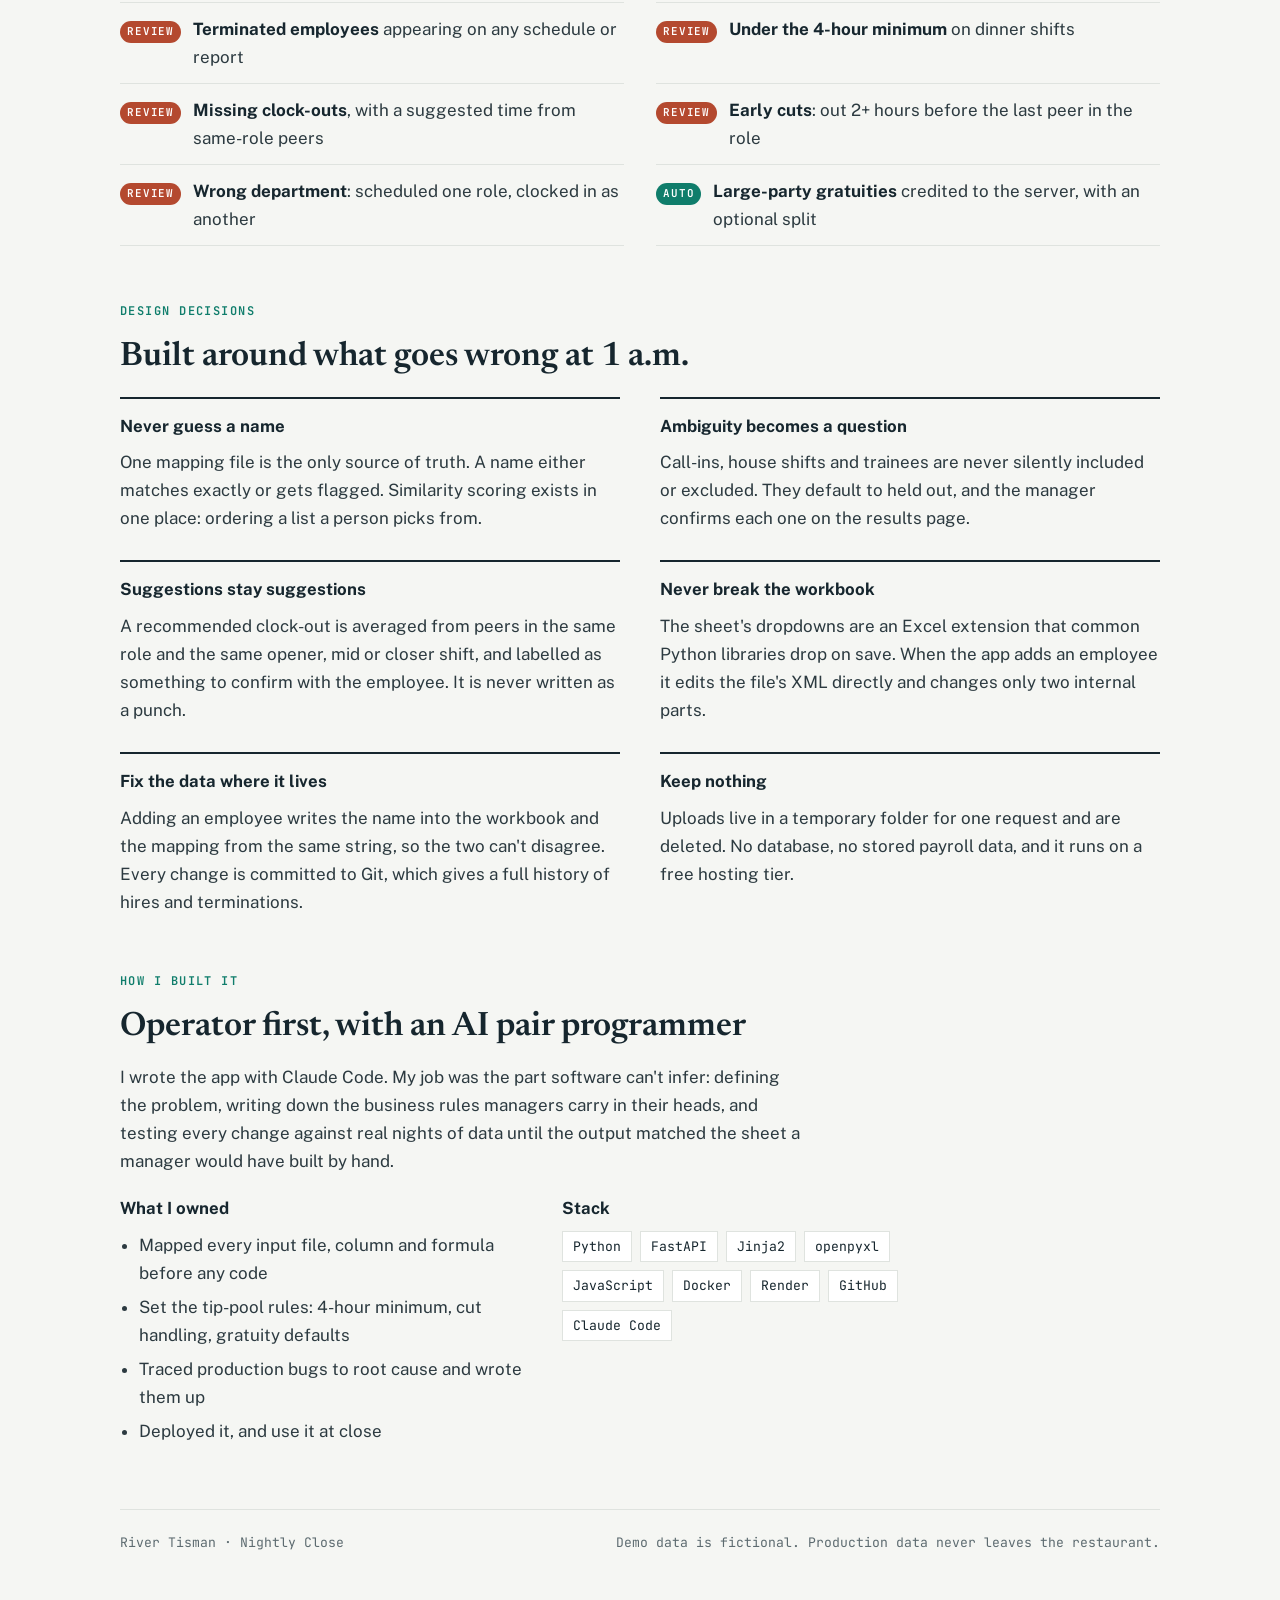
==== commit f0987e45: "Relaunch rivertisman.com for hospitality tech New homepage featuring Nightly Close, condensed experi" ====
--- a/nightly-close/index.html
+++ b/nightly-close/index.html
@@ -6,11 +6,12 @@
 <title>Nightly Close · River Tisman</title>
 <meta name="description" content="Case study: a web app River Tisman built to reconcile Toast, HotSchedules and ADP against a restaurant's Excel tip sheet. Live demo and code.">
 <meta name="author" content="River Tisman">
+<link rel="canonical" href="https://rivertisman.com/nightly-close/">
 <meta property="og:title" content="Nightly Close · River Tisman">
 <meta property="og:description" content="Restaurant close-out automation: Toast + HotSchedules + ADP reconciled against the Excel tip sheet. Live demo and code.">
 <meta property="og:type" content="website">
-<meta property="og:url" content="https://rivertisman.github.io/nightly-close/">
-<meta property="og:image" content="https://rivertisman.github.io/nightly-close/img/og.jpg">
+<meta property="og:url" content="https://rivertisman.com/nightly-close/">
+<meta property="og:image" content="https://rivertisman.com/nightly-close/img/og.jpg">
 <meta name="twitter:card" content="summary_large_image">
 <link rel="icon" href="data:image/svg+xml,%3Csvg xmlns='http://www.w3.org/2000/svg' viewBox='0 0 32 32'%3E%3Crect width='32' height='32' rx='6' fill='%230f7d6b'/%3E%3Ctext x='16' y='22' font-family='Georgia,serif' font-size='17' font-weight='700' text-anchor='middle' fill='white'%3ENC%3C/text%3E%3C/svg%3E">
 <link rel="preconnect" href="https://fonts.googleapis.com">
@@ -190,14 +191,14 @@
 <body>
 <div class="wrap">
   <div class="masthead">
-    <span><strong>River Tisman</strong> · Operations Manager · Brooklyn, NY</span>
-    <span>Case study · 2026</span>
+    <a href="/" style="color:inherit;text-decoration:none"><strong>River Tisman</strong> · Restaurant operations → hospitality tech · Brooklyn, NY</a>
+    <span><a href="/" style="color:inherit">Home</a> · <a href="/resume.html" style="color:inherit">Resume</a> · Case study · 2026</span>
   </div>
 
   <header class="hero">
     <span class="label">Restaurant operations automation</span>
     <h1>Nightly Close</h1>
-    <p class="lede">A web app I built and run at the restaurant I manage. It reads the night's exports from Toast, HotSchedules and ADP, checks them against our Excel Tip Sheet, and returns ready-to-paste tip entries plus a short list of the decisions a manager actually has to make.</p>
+    <p class="lede">A web app I built and ran at the restaurant I managed. It reads the night's exports from Toast, HotSchedules and ADP, checks them against our Excel Tip Sheet, and returns ready-to-paste tip entries plus a short list of the decisions a manager actually has to make.</p>
     <div class="facts">
       <span><b>~2 hrs → 30 min</b> nightly close</span>
       <span><b>~150–200</b> staff on payroll</span>
